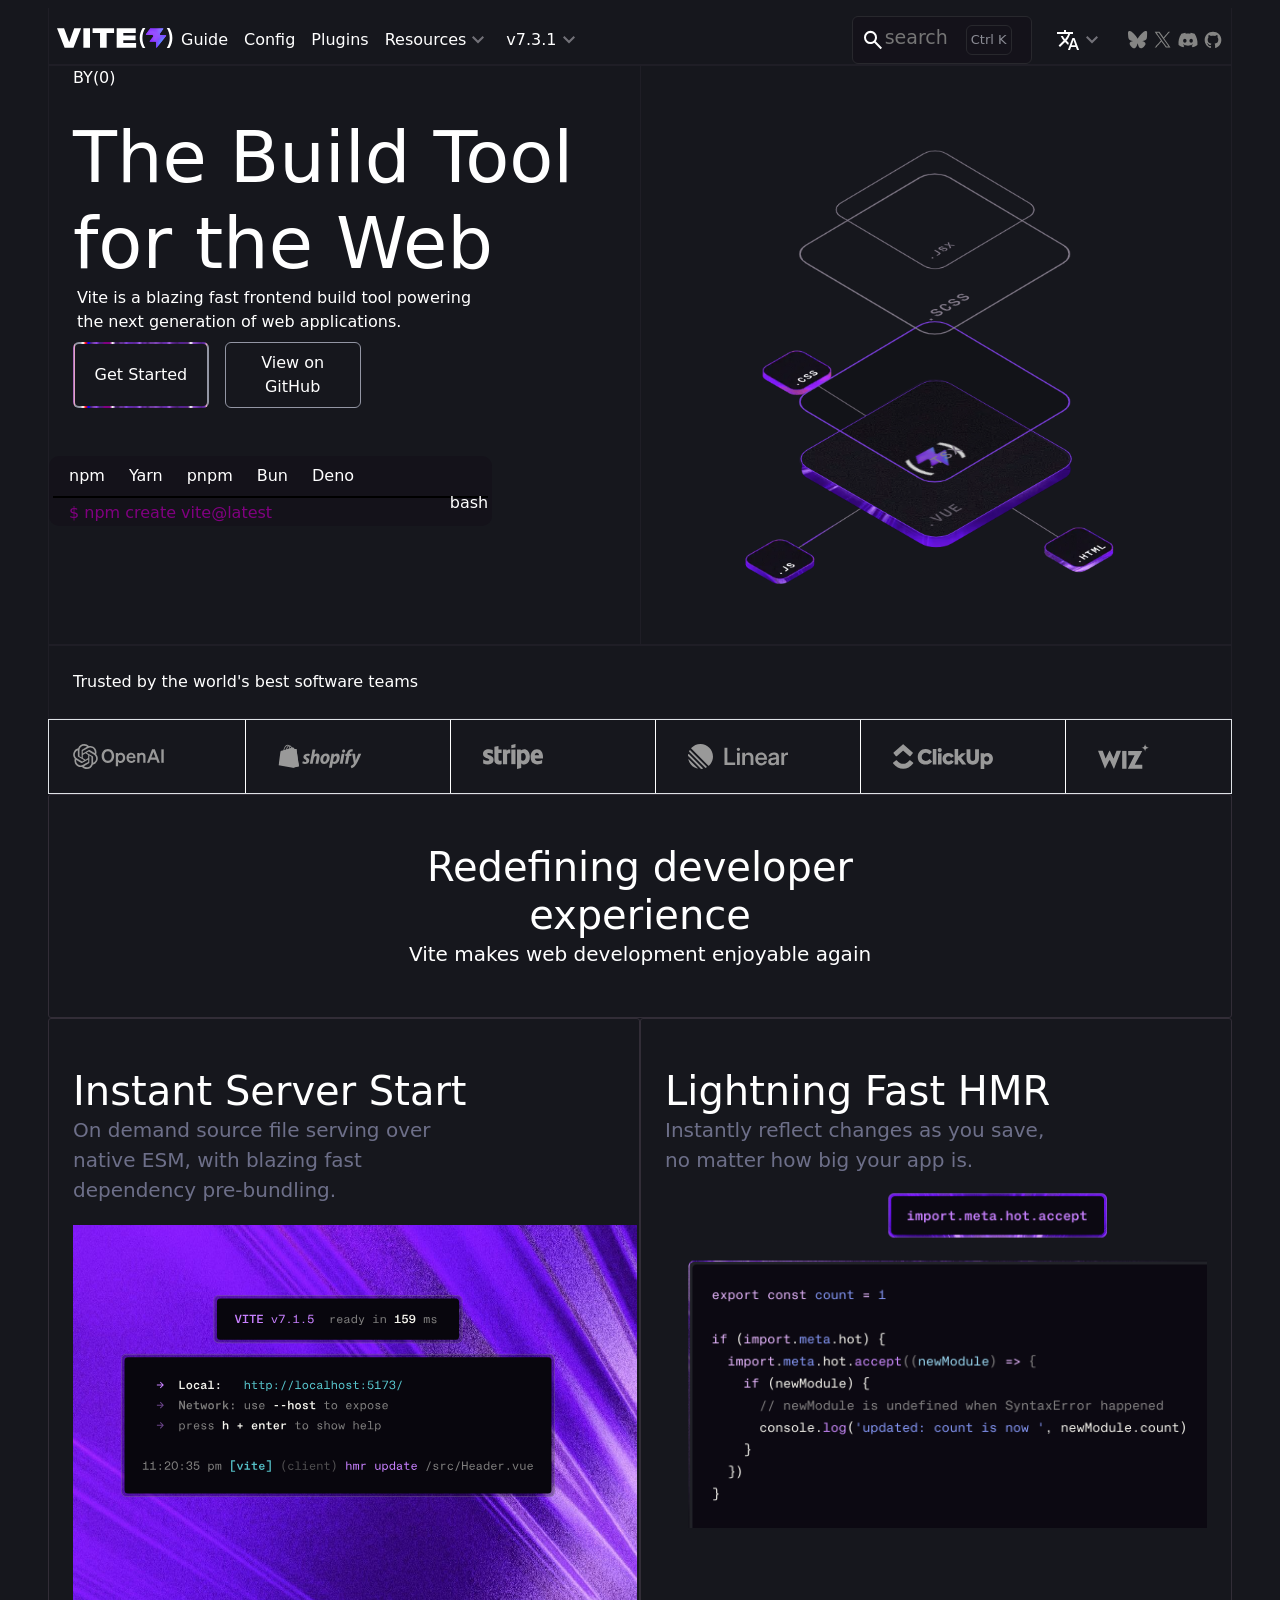
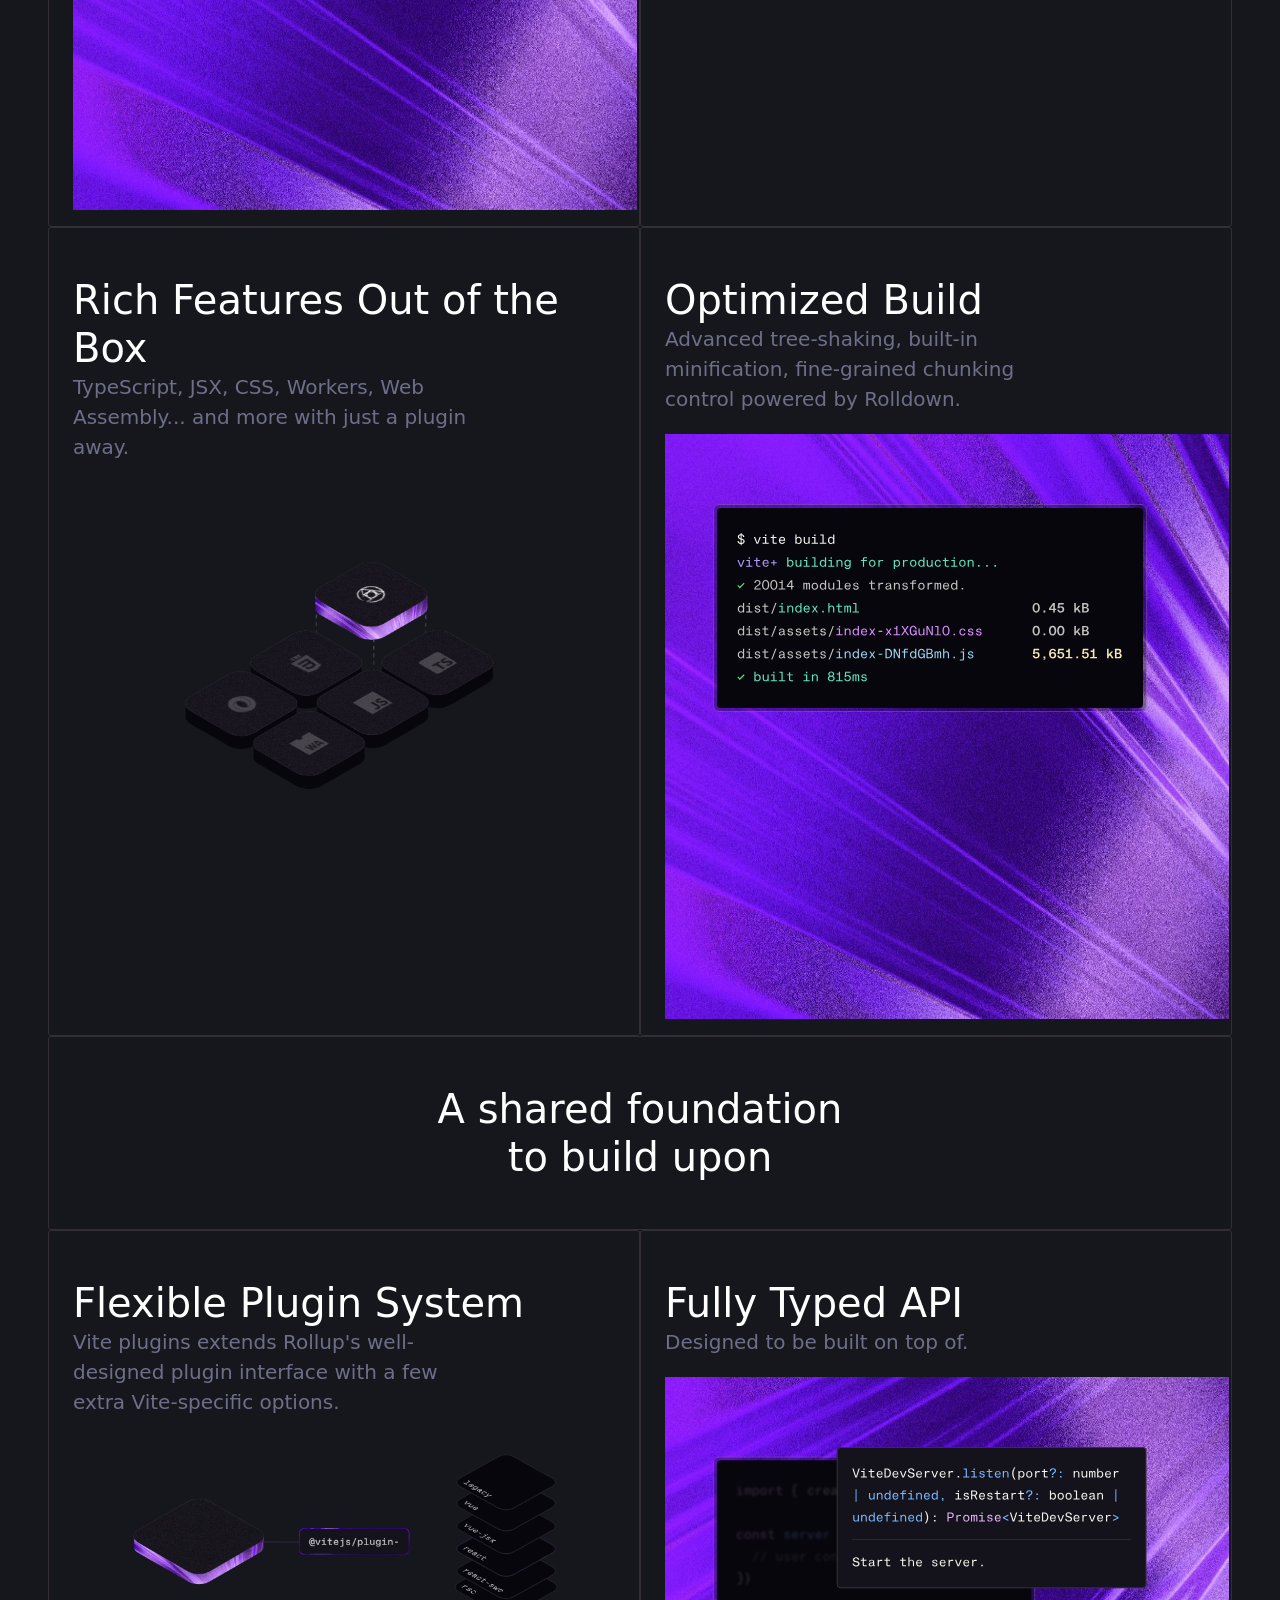
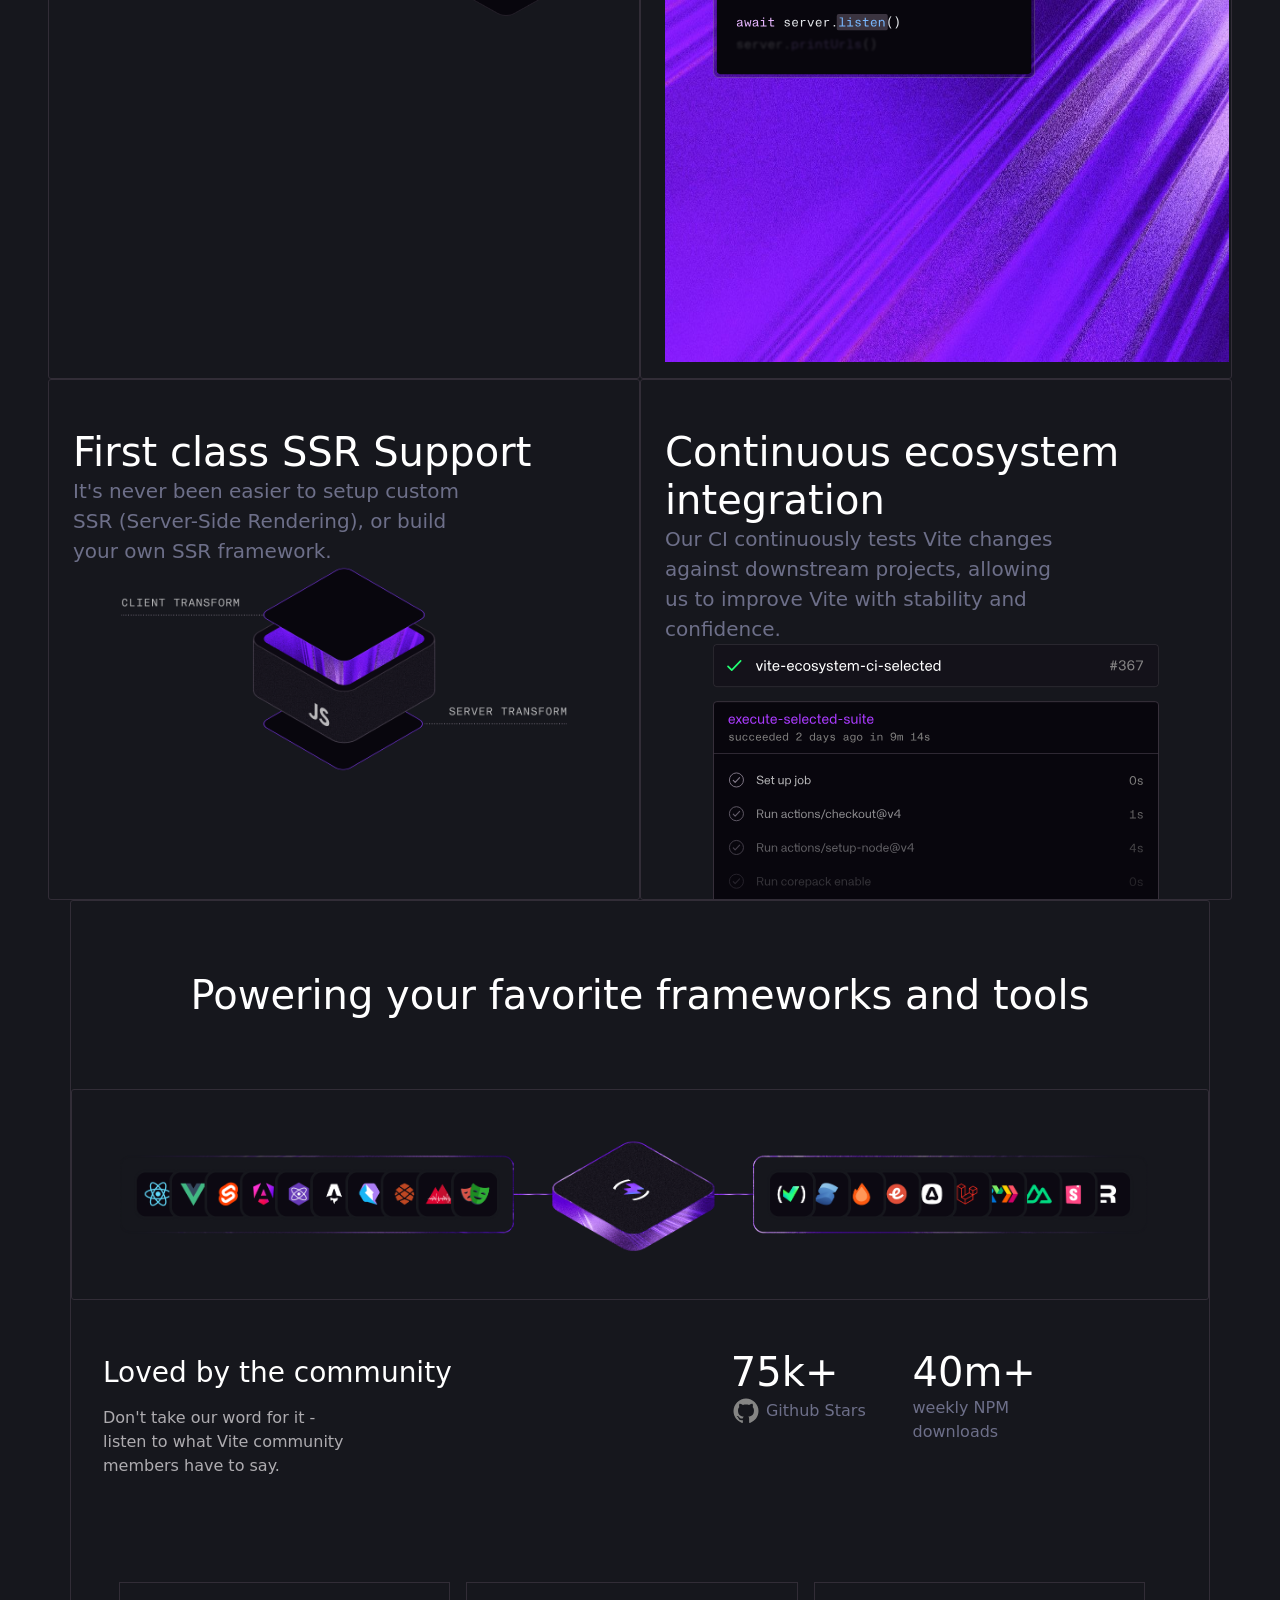
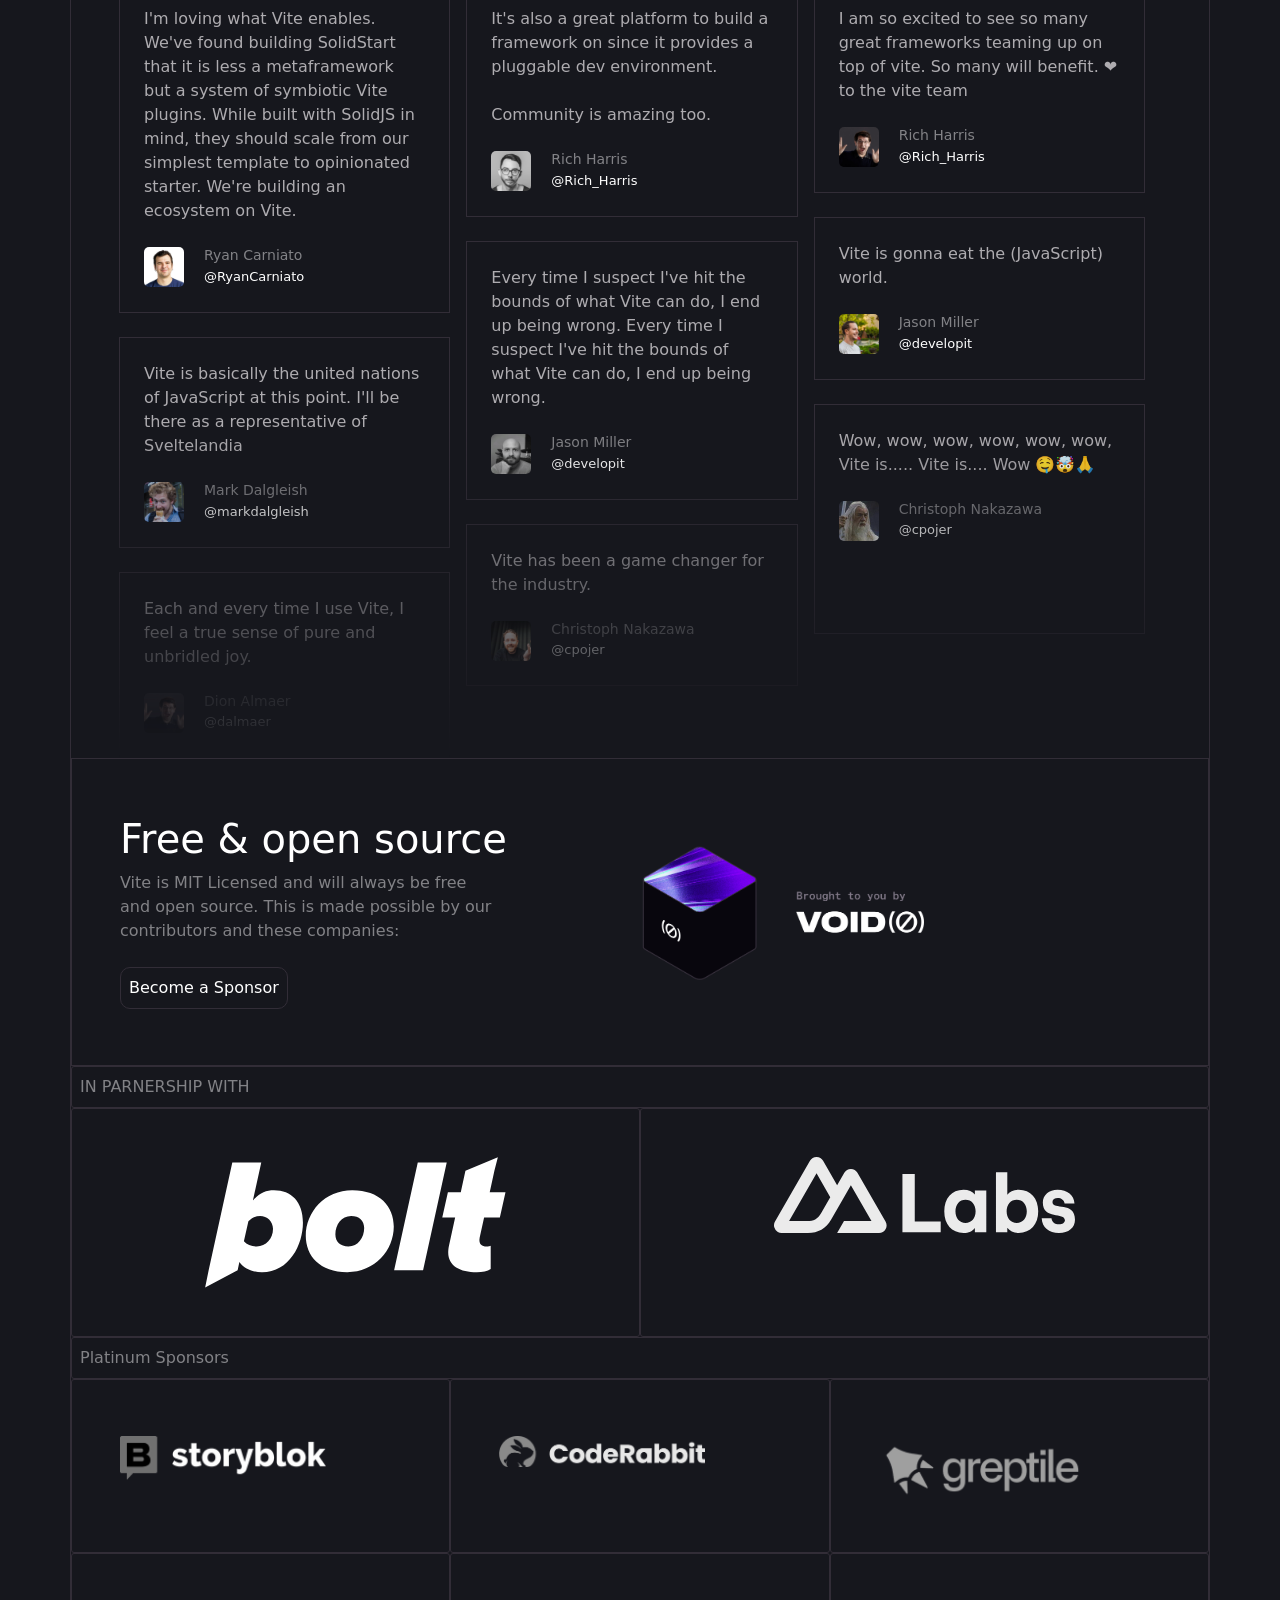
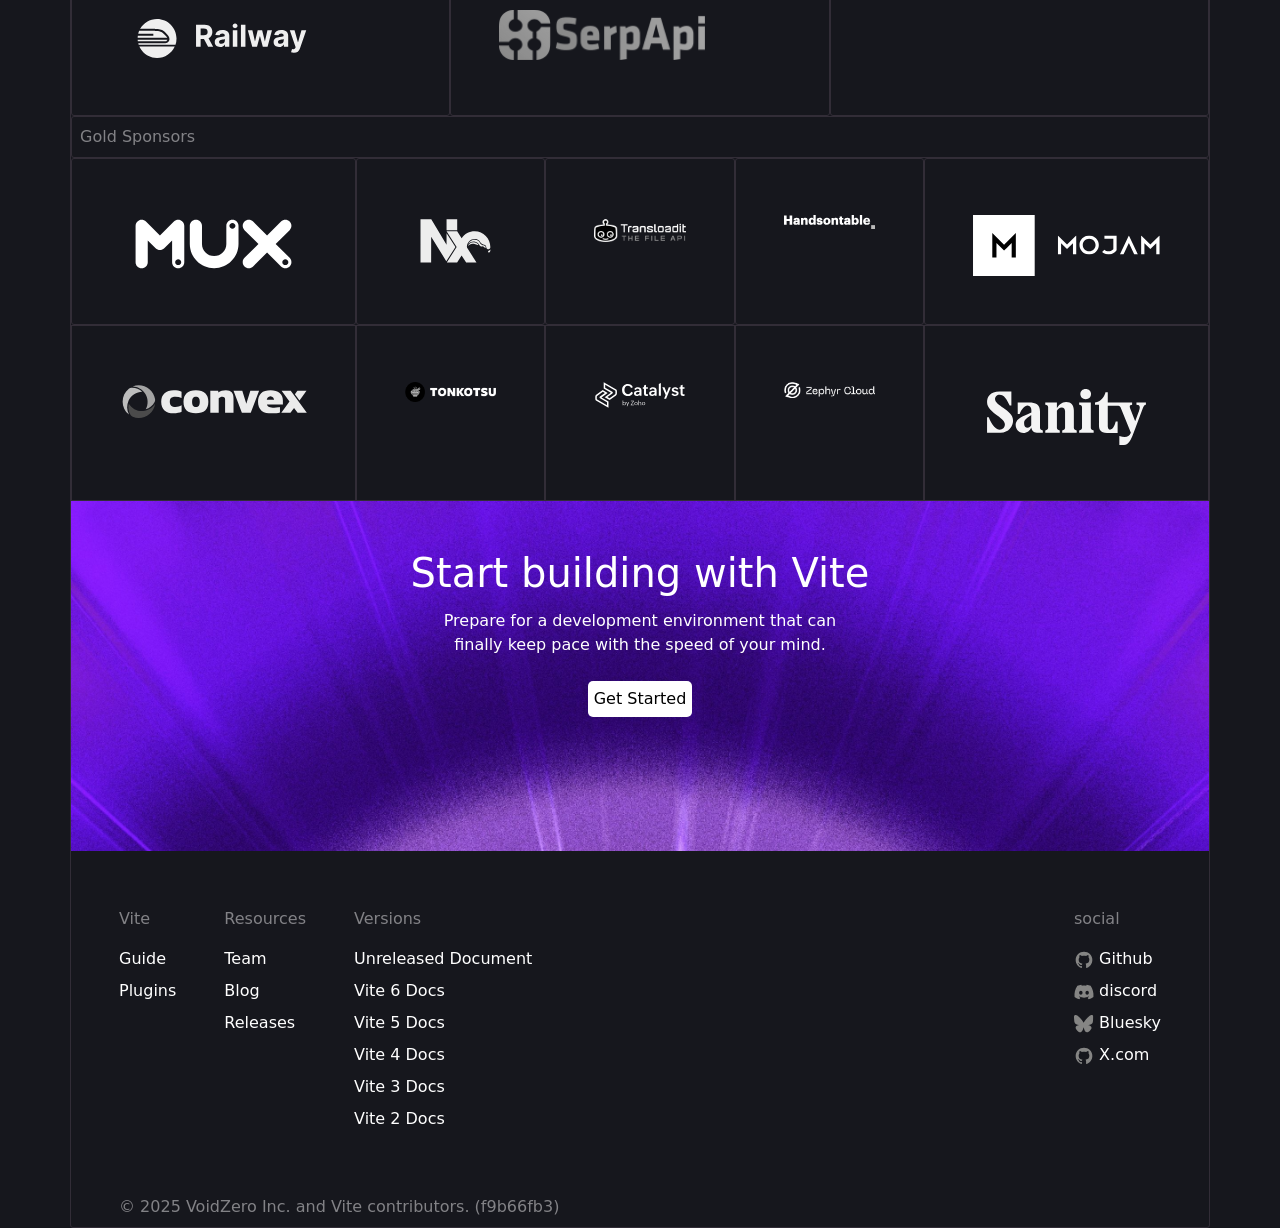
==== index.html @ 331b4c38 "v10" ====
<!DOCTYPE html>
<html lang="en">

<head>
    <meta charset="UTF-8">
    <meta name="viewport" content="width=device-width, initial-scale=1.0">
    <title>Vite | Next Generation Frontend Tooling</title>
    <link rel="stylesheet" href="style.css">
    <link rel="stylesheet" href="bootstrap-5.3.8-dist/css/bootstrap.css">
</head>

<body style="background-color: #16171d;">

    <header class="container-xxl px-3  px-lg-5 pt-2">

        <nav class=" d-flex justify-content-between px-2 pt-2 align-items-center"
            style="border: 1px solid #1f1e26; border-top: 0;">

            <div class="d-lg-flex gap-2">
                <img height="20px" src="Media/vite-light.t8GCa_VF.svg" alt="">
                <div class="commando2 d-none d-lg-flex gap-3">
                    <a href="" class="text-white text-decoration-none">Guide</a>
                    <a href="" class="text-white text-decoration-none">Config</a>
                    <a href="" class="text-white text-decoration-none">Plugins</a>

                    <div class="dropdown">
                        <div class="dropdown-trigger d-lg-flex align-items-lg-center">
                            <span>Resources</span>
                            <img src="Media/keyboard_arrow_down_24dp_727178_FILL0_wght400_GRAD0_opsz24.svg" alt="">
                            <div class="dropdown-menu">
                                <div>
                                    <a href="#">Team</a>
                                </div>
                                <div>
                                    <a href="#">Blog</a>
                                </div>
                                <div>
                                    <a href="#">Releases</a>
                                </div>
                                <div>
                                    <a href="#">The Documentary</a>
                                </div>

                                <hr>
                                <div>
                                    <a href="#">Bluesky</a>
                                </div>
                                <div>
                                    <a href="#">Mastodon</a>
                                </div>
                                <div>
                                    <a href="#">X</a>
                                </div>
                                <div>
                                    <a href="#">Discord Chat</a>
                                </div>
                                <div>
                                    <a href="#">Awesome Vite</a>
                                </div>
                                <div>
                                    <a href="#">ViteComf</a>
                                </div>
                                <div>
                                    <a href="#">Dev Community</a>
                                </div>

                            </div>
                        </div>

                    </div>

                    <div class="dropdown">
                        <div class="dropdown-trigger d-lg-flex align-items-lg-center">
                            <span>v7.3.1</span>
                            <img src="Media/keyboard_arrow_down_24dp_727178_FILL0_wght400_GRAD0_opsz24.svg" alt="">
                            <div class="dropdown-menu">
                                <div>
                                    <a href="#">Changelog</a>
                                </div>
                                <div>
                                    <a href="#">Contributing</a>
                                </div>

                                <hr>

                                <div>
                                    <a href="#">Unreleased Docs</a>
                                </div>
                                <div>
                                    <a href="#">Vite 6 Docs</a>
                                </div>

                                <hr>
                                <div>
                                    <a href="#">Vite 5 Docs</a>
                                </div>
                                <div>
                                    <a href="#">Vite 4 Docs</a>
                                </div>
                                <div>
                                    <a href="#">Vite 3 Docs</a>
                                </div>
                                <div>
                                    <a href="#">Vite 2 Docs</a>
                                </div>


                            </div>
                        </div>

                    </div>
                </div>
            </div>

            <div class="d-lg-flex align-items-center gap-4" >
                <div class="ground3 d-none d-lg-flex p-2 rounded-2">
                    <img src="Media/search_24dp_FFFFFF_FILL0_wght400_GRAD0_opsz24.svg" alt="">
                    <input class="ground border-0 w-50" type="search" name="" id="" placeholder="search">
                    <div class="ground2 p-1 rounded-2">Ctrl K</div>
                </div>


                <div class="dropdown">
                    <div class="dropdown-trigger d-none d-lg-flex align-items-lg-center">
                        <img src="Media/translate_24dp_FFFFFF_FILL0_wght400_GRAD0_opsz24.svg" alt="">
                        <img src="Media/keyboard_arrow_down_24dp_727178_FILL0_wght400_GRAD0_opsz24.svg" alt="">
                        <div class="dropdown-menu">
                            <div>
                                <a href="#">English</a>
                            </div>
                            <div>
                                <a href="#">简体中文</a>
                            </div>

                            <div>
                                <a href="#">日本語</a>
                            </div>
                            <div>
                                <a href="#">Espanol</a>
                            </div>

                            <hr>
                            <div>
                                <a href="#">Portuguese</a>
                            </div>
                            <div>
                                <a href="#">한국어</a>
                            </div>
                            <div>
                                <a href="#">Deutch</a>
                            </div>
                            <div>
                                <a href="#">فارسی</a>
                            </div>
                        </div>


                    </div>
                </div>


                <div class="d-none d-lg-block">
                    <img height="20px" src="Media/download (7).svg" alt="">
                    <img height="20px" src="Media/download (8).svg" alt="">
                    <img height="20px" src="Media/download (6).svg" alt="">
                    <img height="20px" src="Media/download (3).svg" alt="">
                </div>

            </div>


            <div class="d-lg-none">
                <img src="Media/search_24dp_FFFFFF_FILL0_wght400_GRAD0_opsz24.svg" alt="">
                <img src="Media/drag_handle_24dp_727178_FILL0_wght400_GRAD0_opsz24.svg" alt="">
            </div>

            </div>

        </nav>
    </header>

    <main class="container-xxl px-3 px-lg-5">
        <div class="  row " style="border: 1px solid #1f1e26;">

            <div class=" col-md-6 col-lg-6">
                <div class="px-4">
                    <div>
                        <p class="text-white">BY(0)</p>
                        <img src="" alt="">
                    </div>
                    <p class="text-white display-2 fw-normal text-center text-md-start">The Build Tool for the Web</p>
                    <p class="text-white text-center px-4 px-md-1 text-md-start w-75">Vite is a blazing fast frontend
                        build tool powering the next generation of web
                        applications.</p>
                    <div class="row mt-2 justify-content-center justify-content-md-start gap-3">
                        <button class="text-white rounded-2 p-2 col-3" style="background-color: transparent; border: 2px solid transparent !important; background: linear-gradient(#16171d, #16171d)padding-box, linear-gradient(to right, #9396a4, #9396a4, #9396a4, white, red, blue, #4c1f7e, #7a49aa, #9043e2, #4b1d82,#491f75, purple, purple, purple, white, #451d70,#331a4f,#6a359d,#552e7e,#8445d8,#5e29a5,#5e29a5,#5b298e,#632bac,#a365e8,#4e227f,#68309e,#421c6a,#713ca2,#6b3b9a,#814ab7,#6d36a4,#542486,#652ea4,#652ea4,#a362de,#5c298b,#4d2078,#421b68,#54238f,#54238f,#562582,#562582, white,#8043b8,#713ba7, #5a269b, #4f237e,#632aae, pink);">Get Started</button>
                        <button class="click text-white rounded-2 p-2 col-3" style="background-color: transparent; border: 1px solid #9396a4;">View on GitHub</button>
                    </div>
                </div>


                <div class="creamy d-none d-md-block px-1 py-2 text-white gap-3 w-75 mt-5">
                    <div class="classy pb-2 ps-3 d-md-flex gap-4" style="border-bottom: 2px solid black;">
                        <a href="" class="text-decoration-none text-white">npm</a>
                        <a href="" class="text-decoration-none text-white">Yarn</a>
                        <a href="" class="text-decoration-none text-white">pnpm</a>
                        <a href="" class="text-decoration-none text-white">Bun</a>
                        <a href="" class="text-decoration-none text-white">Deno</a>
                    </div>
                    <div class="bone">
                        <p class="text-end">bash</p>
                        <p class="scam ps-3">$ npm create vite@latest</p>

                    </div>
                </div>
            </div>

            <div class=" col-md-6" style="border-left: 1.5px solid #1f1e26 !important;">
                <img class="w-100" src="Vite Project/345.png" alt="">
            </div>
        </div>
    </main>

    <div class=" px-3 px-lg-5">
        
        <p class="text-white fs-6 p-4" style="width: 100%; border: 1px solid #1f1e26;">Trusted by the world's best software
            teams</p>
       

        <div class="through d-flex d-xl-none gap-5 border " style="overflow: hidden !important;">
            <div class="p-4  ">
                <img class="" src="Media/openai.svg" alt="">
            </div>
            <div class="p-4  ">
                <img class="" src="Media/shopify.svg">
            </div>
            <div class="p-4  ">
                <img class="" src="Media/stripe.svg" alt="">
            </div>
            <div class="p-4 ">
                <img class="" src="Media/linear.svg" alt="">
            </div>
            <div class="p-4  ">
                <img class="" src="Media/clickup.svg" alt="">
            </div>
            <div class="p-4 ">
                <img class="" src="Media/wiz.svg" alt="">
            </div>


            <div class="p-4  ">
                <img class="" src="Media/openai.svg" alt="">
            </div>
            <div class="p-4  ">
                <img class="" src="Media/shopify.svg">
            </div>
            <div class="p-4  ">
                <img class="" src="Media/stripe.svg" alt="">
            </div>
            <div class="p-4 ">
                <img class="" src="Media/linear.svg" alt="">
            </div>
            <div class="p-4  ">
                <img class="" src="Media/clickup.svg" alt="">
            </div>
            <div class="p-4 ">
                <img class="" src="Media/wiz.svg" alt="">
            </div>

            <div class="p-4  ">
                <img class="" src="Media/openai.svg" alt="">
            </div>
            <div class="p-4  ">
                <img class="" src="Media/shopify.svg">
            </div>
            <div class="p-4  ">
                <img class="" src="Media/stripe.svg" alt="">
            </div>
            <div class="p-4 ">
                <img class="" src="Media/linear.svg" alt="">
            </div>
            <div class="p-4  ">
                <img class="" src="Media/clickup.svg" alt="">
            </div>
            <div class="p-4 ">
                <img class="" src="Media/wiz.svg" alt="">
            </div>

            <div class="p-4  ">
                <img class="" src="Media/openai.svg" alt="">
            </div>
            <div class="p-4  ">
                <img class="" src="Media/shopify.svg">
            </div>
            <div class="p-4  ">
                <img class="" src="Media/stripe.svg" alt="">
            </div>
            <div class="p-4 ">
                <img class="" src="Media/linear.svg" alt="">
            </div>
            <div class="p-4  ">
                <img class="" src="Media/clickup.svg" alt="">
            </div>
            <div class="p-4 ">
                <img class="" src="Media/wiz.svg" alt="">
            </div>

            <div class="p-4  ">
                <img class="" src="Media/openai.svg" alt="">
            </div>
            <div class="p-4  ">
                <img class="" src="Media/shopify.svg">
            </div>
            <div class="p-4  ">
                <img class="" src="Media/stripe.svg" alt="">
            </div>
            <div class="p-4 ">
                <img class="" src="Media/linear.svg" alt="">
            </div>
            <div class="p-4  ">
                <img class="" src="Media/clickup.svg" alt="">
            </div>
            <div class="p-4 ">
                <img class="" src="Media/wiz.svg" alt="">
            </div>

        </div>



        <div class="through2 d-none d-xl-flex gap-2 border ">
            <div class="p-4 col-2  ">
                <img class="" src="Media/openai.svg" alt="">
            </div>
            <div class="p-4 col-2  ">
                <img class="" src="Media/shopify.svg">
            </div>
            <div class="p-4 col-2 ">
                <img class="" src="Media/stripe.svg" alt="">
            </div>
            <div class="p-4 col-2 ">
                <img class="" src="Media/linear.svg" alt="">
            </div>
            <div class="p-4 col-2  ">
                <img class="" src="Media/clickup.svg" alt="">
            </div>
            <div class="p-4 col-2 ">
                <img class="" src="Media/wiz.svg" alt="">
            </div>
        </div>        
        <div class="naming ">
            <h1 class="text-white text-center px-3 mx-auto w-50 mt-5">Redefining developer experience</h1>
            <p class="text-white text-center px-3 fs-5 mx-auto w-50 mb-5">Vite makes web development enjoyable again</p>
        </div>
    </div>

    <div class="container-xxl px-2 row px-lg-5 ">
        <div class="naming col-md-6 col-lg-6 px-4">

            <h1 class="text-white text-md-start mt-5">Instant Server Start</h1>
            <p class="rename text-md-start fs-5 w-75">On demand source file serving over native ESM, with blazing fast
                dependency pre-bundling.</p>
            <div class="builder"> <img src="Media/vite-featurepanel-1-background.BHnDg8j4.jpg" alt="">
                <div> <img class="builder2" src="Media/vite-featurepanel-1-terminal.CQVUoUSU.svg" alt=""> </div>
            </div>
        </div>

        <div class="naming col-md-6 col-lg-6 px-4">

            <h1 class="text-white text-md-start mt-5">Lightning Fast HMR</h1>
            <p class="rename rename text-md-start fs-5 w-75">Instantly reflect changes as you save, no matter how big
                your app is.</p>
            <div class="building"> <img src="Media/vite-featurepanel-2-terminal.CjMck4X1.png" alt="">
            </div>
        </div>

        <div class="naming col-md-6 col-lg-6 px-4">

            <h1 class="text-white text-md-start mt-5">Rich Features Out of the Box</h1>
            <p class="rename text-md-start fs-5 w-75">TypeScript, JSX, CSS, Workers, Web Assembly... and more with just
                a plugin away.</p>
            <div class="building"> <img src="Media/giftme.png" alt="">
            </div>
        </div>

        <div class="naming col-md-6 col-lg-6 px-4">

            <h1 class="text-white text-md-start mt-5">Optimized Build</h1>
            <p class="rename text-md-start fs-5 w-75">Advanced tree-shaking, built-in minification, fine-grained
                chunking control powered by Rolldown.</p>
            <div class="builder"> <img src="Media/vite-featurepanel-1-background.BHnDg8j4.jpg" alt="">
                <div> <img class="builder2" src="Media/vite-featurepanel-4-terminal.BRnxuy_J.svg" alt="">
                </div>
            </div>

        </div>
    </div>


    <div class="container-xxl px-2  row px-lg-5">
        <div class="naming container-xxl container-xxl px-lg-5 py-5 row">
            <h1 class=" checkme text-center mx-auto w-50 ">A shared foundation to build upon</h1>
        </div>
        <div class="naming col-md-6 col-lg-6 px-4">
            <h1 class="text-white text-md-start mt-5">Flexible Plugin System</h1>
            <p class="rename text-md-start fs-5 w-75">Vite plugins extends Rollup's well-designed plugin interface with
                a few extra Vite-specific options.</p>
            <div><img width="100%" src="Media/cheking.png" alt=""></div>
        </div>

        <div class="naming col-md-6 col-lg-6 px-4">
            <h1 class="text-white text-md-start mt-5">Fully Typed API</h1>
            <p class="rename text-md-start fs-5 w-75">Designed to be built on top of.</p>
            <div class="builder"><img width="650px" src="Media/vite-featurepanel-4-background.Bnx0RZk-.jpg" alt="">
                <div><img class="builder2" width="100%" src="Media/vite-typed-api.B7gyuuaS.svg" alt=""></div>
            </div>
        </div>

        <div class="naming col-md-6 col-lg-6 px-4">
            <h1 class="text-white text-md-start mt-5">First class SSR Support</h1>
            <p class="rename text-md-start fs-5 w-75">It's never been easier to setup custom SSR (Server-Side
                Rendering), or build your own SSR framework.</p>
            <div class="px-5"><img width="100%" src="Media/vite-ssr.png" alt=""></div>
        </div>

        <div class="naming col-md-6 col-lg-6 px-4">
            <h1 class="text-white text-md-start mt-5">Continuous ecosystem integration</h1>
            <p class="rename text-md-start fs-5 w-75">Our CI continuously tests Vite changes against downstream
                projects, allowing us to improve Vite with stability and confidence.</p>
            <div class="px-5"><img width="100%" src="Media/vite-ci.rfkpyz0p.svg" alt=""></div>
        </div>
    </div>



    
    <div class="naming container-xl mx-auto ">
        <div class="checkme container-xxl text-white text-center px-lg-5 mx-auto m-5 fs-1 py-3">Powering your favorite
            frameworks and tools</div>
        <div class="d-md-none d-flex px-lg-5 justify-content-center naming py-5">
            <img width="100% d-flex justify-content-center" src="Media/vite-frameworks-mobile.DUw9NoVz.png" alt="">
        </div>
    
        <div class="d-none px-lg-5 d-md-flex justify-content-center naming py-5">
            <img class="" width="100%" src="Media/vite-frameworks.BUIm9W5J.png" alt="">
        </div>
        <div class="row px-4 py-5 ">

            <div class="col-lg-6 ">
                <h3 class="text-white px-2 py-2">Loved by the community</h3>
                <p class="damnit w-50 text-md-start px-2 py-2">Don't take our word for it - listen to what Vite
                    community
                    members have to say.</p>
            </div>

            <div class="col-lg-6">

                <div class="row justify-content-center">

                    <div class="col-lg-4">
                        <h1 class="text-white">75k+</h1>
                        <img width="30px" src="Media/download (3).svg" alt="">
                        <span class="rename">Github Stars</span>
                    </div>

                    <div class="col-lg-4">
                        <h1 class="text-white">40m+</h1>
                        <p class="rename">weekly NPM downloads</p>
                    </div>
                </div>

            </div>
        </div>



        <div class="readme  pt-5 px-5  row">

            <div class="col-12 col-md-6 col-xl-4 ">

                <div class=" naming1 mb-4 p-4 me-md-3">
                    <p class="damnit mb-4">
                        I'm loving what Vite enables. We've found building SolidStart that it is less
                        a metaframework but a system of symbiotic Vite plugins. While built with SolidJS in mind,
                        they
                        should scale
                        from our simplest template to opinionated starter. We're building an ecosystem on Vite.
                    </p>

                    <div class="profile d-flex">
                        <img src="Media/pickky.jpg">
                        <div>
                            <h6 class="rename">Ryan Carniato</h6>
                            <span class="text-white">@RyanCarniato</span>
                        </div>
                    </div>

                </div>



                <div class="naming1 mb-4 p-4 me-md-3">
                    <p class="damnit mb-4">
                        Vite is basically the united nations of JavaScript at this point. I'll be there as a
                        representative of Sveltelandia
                    </p>


                    <div class="profile d-flex">
                        <img src="Media/bFyXy8Pu_400x400.jpeg">
                        <div>
                            <h6 class="rename">Mark Dalgleish</h6>
                            <span class="text-white">@markdalgleish</span>
                        </div>
                    </div>

                </div>


                <div class="naming1  p-4 me-md-3">
                    <p class="damnit mb-4">
                        Each and every time I use Vite, I feel a true sense of pure and unbridled joy.
                    </p>

                    <div class="profile d-flex">
                        <img src="Media/Dion.jpeg">
                        <div>
                            <h6 class="rename">Dion Almaer</h6>
                            <span class="text-white">@dalmaer</span>
                        </div>
                    </div>
                </div>
            </div>



            <div class=" col-12 col-md-6 col-xl-4  ">

                <div class="naming1 mb-4 p-4 me-md-3">
                    <p class="damnit mb-4">
                        It's also a great platform to build a framework on since it provides a pluggable dev
                        environment.
                    </p>

                    <p class="damnit mb-4">Community is amazing too.</p>

                    <div class="profile d-flex">
                        <img src="Media/BzaOWhs1_400x400.jpg">
                        <div>
                            <h6 class="rename">Rich Harris</h6>
                            <span class="text-white">@Rich_Harris</span>
                        </div>
                    </div>

                </div>

                <div class="naming1 mb-4 p-4 me-md-3">
                    <p class="damnit mb-4">
                        Every time I suspect I've hit the bounds of what Vite can do, I end up being wrong. Every time I
                        suspect I've hit the bounds of what Vite can do, I end up being wrong.
                    </p>

                    <div class="profile d-flex">
                        <img src="Media/Sc9ehtAr_400x400.jpg">
                        <div>
                            <h6 class="rename">Jason Miller</h6>
                            <span class="text-white">@developit</span>
                        </div>
                    </div>

                </div>

                <div class="naming1  p-4 me-md-3">
                    <p class="damnit mb-4">
                        Vite has been a game changer for the industry.
                    </p>

                    <div class="profile d-flex">
                        <img src="Media/HVkULegC_400x400.jpg">
                        <div>
                            <h6 class="rename">Christoph Nakazawa</h6>
                            <span class="text-white">@cpojer</span>
                        </div>
                    </div>

                </div>

            </div>


            <div class=" col-12 col-md-6 col-xl-4  ">

                <div class="naming1 mb-4 p-4 me-md-3">
                    <p class="damnit mb-4">
                        I am so excited to see so many great frameworks teaming up on top of vite. So many will benefit.
                        ❤️ to the vite team
                    </p>

                    <div class="profile d-flex">
                        <img src="Media/Dion.jpeg">
                        <div>
                            <h6 class="rename">Rich Harris</h6>
                            <span class="text-white">@Rich_Harris</span>
                        </div>
                    </div>

                </div>

                <div class="naming1 mb-4 p-4 me-md-3">
                    <p class="damnit mb-4">
                        Vite is gonna eat the (JavaScript) world.
                    </p>

                    <div class="profile d-flex">
                        <img src="Media/gXgT-jxL_400x400.jpg">
                        <div>
                            <h6 class="rename">Jason Miller</h6>
                            <span class="text-white">@developit</span>
                        </div>
                    </div>

                </div>

                <div class="drake naming1 p-4 me-md-3">
                    <p class="damnit mb-4">
                        Wow, wow, wow, wow, wow, wow, Vite is..... Vite is.... Wow 🤤🤯🙏
                    </p>

                    <div class="profile d-flex">
                        <img src="Media/13629190.jpg">
                        <div>
                            <h6 class="rename">Christoph Nakazawa</h6>
                            <span class="text-white">@cpojer</span>
                        </div>
                    </div>

                </div>

            </div>

        </div>




        <div class="naming1 container-xxl py-2 row">
            <div class="col-md-6 col-lg-6 ">
                <h4 class="text-white ps-5 pt-5 fs-1 w-100 md-5">Free & open source</h4>
                <p class="binary w-75 ps-5 pt-2 pb-2">Vite is MIT Licensed and will always be free and open source. This is made
                    possible
                    by
                    our contributors and these companies:</p>

                <button class="mybutton p-2 mt-3 mb-5 md-5 ms-5">Become a Sponsor</button>

            </div>

            <div class="col-md-6 col-lg-6 d-flex align-items-center">
                <img width="50% ms-5 ps-5" src="Media/vite-by-voidzero.DjB1Yyie.png" alt="">

            </div>
        </div>

        <div class="naming container-xxl px-2 py-2 row">
            <p class="binary">IN PARNERSHIP WITH</p>
        </div>

        <div class="container-xxl row">
            <div class="naming col-md-6 col-lg-6">
                <div class="card-board"> <img width="70%" src="Media/mybolt.svg"
                        class="bring img-fluid mx-auto d-block p-5">
                </div>
            </div>

            <div class="naming col-md-6 col-lg-6">
                <div class="card-board"> <img width="70%" src="Media/mylabs.svg"
                        class="bring img-fluid mx-auto d-block p-5" alt=""> </div>

            </div>
        </div>

        <div class="naming container-xxl px-2 py-2 row">
            <p class="binary">Platinum Sponsors</p>
        </div>

        <div class="container-xxl row">
            <div class="naming col-md-6 col-lg-4">
                <a href=""><img width="80%" src="Media/storyblok.png" class="bring p-5 mt-2" alt=""></a>
            </div>
            <div class="naming col-md-6 col-lg-4">
                <a href=""> <img width="80%" src="Media/coderabbit_.png" class="bring p-5 mt-2" alt=""></a>
            </div>
            <div class="naming col-md-6 col-lg-4">
                <a href=""> <img width="80%" src="Media/greptile.png" class="bring p-5 mt-2"> </a>
            </div>
        </div>
        <div class="container-xxl row">
            <div class="naming col-md-6 col-lg-4">
                <a href=""><img width="80%" src="Media/railway.svg" class="bring p-5 mt-2" alt=""> </a>
            </div>
            <div class="naming col-md-6 col-lg-4">
                <a href=""> <img width="80%" src="Media/serpapi.png" class="bring p-5 mt-2" alt="">
                </a>
            </div>
            <div class="naming col-md-6 col-lg-4">
                <img width="80%" src="" class="p-5 mx">
            </div>
        </div>

        <div class="naming container-xxl px-2 py-2 row">
            <p class="binary">Gold Sponsors</p>
        </div>

        <div class="row">

            <div class="naming col-6 col-md-4 col-lg-3">
                <a href=""><img width="100%" src="Media/mux.svg" class="bring p-5 mt-2" alt=""></a>
            </div>
            <div class="naming col-6 col-md-4 col-lg-2">
                <a href=""> <img width="100%" src="Media/nx.svg" class="bring p-5 mt-2" alt=""></a>
            </div>
            <div class="naming col-6 col-md-4 col-lg-2">
                <a href=""> <img width="100%" src="Media/transloadit.png" class="bring p-5 mt-2"> </a>
            </div>
            <div class="naming col-6 col-md-4 col-lg-2">
                <a href=""> <img width="100%" src="Media/handsontable.svg" class="bring p-5 mt-2"> </a>
            </div>
            <div class="naming col-6 col-md-4 col-lg-3">
                <a href=""> <img width="100%" src="Media/mojam.svg" class="bring p-5 mt-2"> </a>
            </div>


            <div class="naming1 col-6 col-md-4 col-lg-3">
                <a href=""><img width="100%" src="Media/convex.svg" class="bring p-5 mt-2" alt=""></a>
            </div>
            <div class="naming1 col-6 col-md-4 col-lg-2">
                <a href=""> <img width="100%" src="Media/tonkotsu.png" class="bring p-5 mt-2" alt=""></a>
            </div>
            <div class="naming1 col-6 col-md-4 col-lg-2">
                <a href=""> <img width="100%" src="Media/catalyst.svg" class="bring p-5 mt-2"> </a>
            </div>
            <div class="naming1 col-6 col-md-4 col-lg-2">
                <a href=""> <img width="100%" src="Media/zephyr_cloud.png" class="bring p-5 mt-2"> </a>
            </div>
            <div class="naming1 col-6 col-md-4 col-lg-3">
                <a href=""> <img width="100%" src="Media/sanity.svg" class="bring p-5 mt-2"> </a>
            </div>
        </div>

        <div class="container-xxl inputme">
            <div class="text-center mx-auto">
                <h1 class="p-1 pt-5">Start building with Vite</h1>
                <p class="input2 text-center mx-auto mt-2">Prepare for a development environment that can finally keep
                    pace
                    with the speed of your mind.</p>

                <a href=""><button class="input3 mt-4">Get Started</button></a>

            </div>

        </div>

        <div>

        </div>

        <div class="px-3 px-lg-5 py-2">
            <div class="d-flex justify-content-between mt-5">
                <div class="d-lg-flex gap-5">
                    <div class="">
                        <p class="binary mb-3">Vite</p>
                       <div class="gap-2 text-white d-grid">
                         <a class="text-decoration-none text-white" href="">
                            <p>Guide</p>
                        </a>
                        <a class="text-decoration-none text-white" href="">
                            <p>Plugins</p>
                        </a>
                       </div>
                    </div>

                    <div class="">
                        <p class="binary mb-3">Resources</p>
                       <div class="text-white d-grid gap-2">
                         <a class="text-decoration-none text-white" href="">
                            <p>Team</p>
                        </a>
                        <a class="text-decoration-none text-white" href="">
                            <p>Blog</p>
                        </a>
                        <a class="text-decoration-none text-white" href="">
                            <p>Releases</p>
                        </a>
                       </div>
                    </div>

                    <div class="">
                        <p class="binary mb-3">Versions</p>
                        <div class="d-grid gap-2 text-white">
                            <a class="text-decoration-none text-white" href="">
                            <p>Unreleased Document</p>
                        </a>
                        <a class="text-decoration-none text-white" href="">
                            <p>Vite 6 Docs</p>
                        </a>
                        <a class="text-decoration-none text-white" href="">
                            <p>Vite 5 Docs</p>
                        </a>
                        <a class="text-decoration-none text-white" href="">
                            <p>Vite 4 Docs</p>
                        </a>
                        <a class="text-decoration-none text-white" href="">
                            <p>Vite 3 Docs</p>
                        </a>
                        <a class="text-decoration-none text-white" href="">
                            <p>Vite 2 Docs</p>
                        </a>
                        </div>
                        
                    </div>
                </div>

                <div class="d-none d-lg-block">
                    <p class="binary mb-3">social</p>
                    <div class="text-white d-grid gap-2">
                        <a class="text-decoration-none text-white" href="">
                        <p><img height="20px" src="Media/download (3).svg" alt="">
                            <span>Github</span>
                        </p>
                    </a>
                    <a class="text-decoration-none text-white" href="">
                        <p><img height="20px" src="Media/download (6).svg" alt="">
                            <span>discord</span>
                        </p>
                    </a>
                    <a class="text-decoration-none text-white" href="">
                        <p><img height="20px" src="Media/download (7).svg" alt="">
                            <span>Bluesky</span>
                        </p>
                    </a>
                    <a class="text-decoration-none text-white" href="">
                        <p><img height="20px" src="Media/download (3).svg" alt="">
                            <span>X.com</span>
                        </p>
                    </a>
                    </div>
                </div>

            </div>

        </div>

        <div class="binary px-3 px-lg-5 py-2 mt-5">
            <p>© 2025 VoidZero Inc. and Vite contributors. (f9b66fb3)</p>

        </div>

        <script src="bootstrap-5.3.8-dist/js/bootstrap.js"></script>




</body>

</html>
---- style.css ----
* {
    padding: 0 !important;
    margin: 0 !important;
    box-sizing: border-box !important;
}
.nav-links{
    display: flex;
    align-items: center;
}
ensure header and main are flush
header { padding-bottom: 0 !important; }
main { padding-top: 0 !important; }
nav { margin-bottom: 0 !important; }

.dropdown-trigger{
    position: relative;
    color: white;
}

.dropdown-menu{
    opacity: 0;
    pointer-events: none;
    position: absolute;
    background-color: #16171D !important;
    border: 1px solid #322d37 !important;
    left: -68px;
    top: 25px;
}

.dropdown-menu div{
padding: 2px 8px;
}

.dropdown-menu div:hover{
    background-color: #22232b;
    border-radius: 5px;
    transition: all 0.2s;
}

.dropdown-menu div:hover a{
color: #7567A6 !important;
}

.dropdown-trigger:hover .dropdown-menu{
    color: #322d37 !important;
    opacity: 1;
    pointer-events: all;
}
.dropdown-menu img{
    width: 8%;
}

.dropdown-menu{
    display: grid !important;
    align-items: center;
    gap: 5px;
    padding: 5px 10px !important;
}
.dropdown-menu div a{
    color: white;
    text-decoration: none;
    font-size: 13px;
}

hr {
    border: 1.5px solid #322d37 !important;
}

.slide div{
    animation: slide 20s linear infinite;
}

.fil div img{
    filter: brightness(0) invert(70%);
}

.ground{
    background-color:transparent !important ;
    outline: none;
}
input::placeholder {
    font-size: 19px !important;
}
.ground2{
    border: 0.5px solid #28282d ;
    background-color: transparent;
    height: 100%;
}
.ground3{
    background-color: #14121a;
    border: 0.5px solid #28282d;
    width: 180px;
    color: #8b8c95;
    font-size: 13px;
}
.betting{
    border-radius: 15px;
    padding: 10px;
}
.classy{
    border-bottom: 5px white solid;
}
.bone{
    line-height: 10px;
}
.creamy{
    background-color: #14121a;
    border-radius: 10px;
    padding: 20px;
}
.naming{
    border: 1px solid #322d37;
}
.naming{
    border: 1px solid #322d37;
    border-radius: 3px;
} 

 .through {
    overflow: hidden;
}

.through div {
    border-right: 1px solid white;
    animation: slide 20s linear infinite;
}

.through :nth-child(6) {
    border: 0;
}
.through img{
    height: 30px;
    filter: brightness(0) invert(60%);
}

.through2 img{
    height: 25px;
    filter: brightness(0) invert(60%);
}

.through2 div {
    border-right: 1px solid white;
   
}

.through2 :nth-child(6) {
    border: 0;
}

@keyframes slide {
    0% {transform: translateX(0);}
    100% {transform: translateX(-900px);}
}

.builder{
    height: 69vh;
    width: 100%;
    position: relative;
}

.builder>img{
    width: 104%;
    height: 65vh;
    position: absolute;
    top: 20px;
}
.builder2{
    width: 80%;
    position: absolute;
    top: 90px;
    right: 60px;
}
.rename{
    color:#6d6f89;
}
.building>img{
    width: 100%;
}
.checkme{
    display: flex;
    justify-content: center;
    /* width: 600px !important; */
    color: white;
    
}
.profile {
    gap: 20px;
}
.profile img{
height:40px;
border-radius:5px;
}

.profile h6{
font-size:14px;
color: #828286;
}
.profile span{
font-size:13px;
color:#9ca3af;
}


.naming1{
    border: 1px solid#322d37; ;
}
.naminge{
     border: 1px solid#322d37;
}
.naminge:hover{
    color: #8545c0;
}
.mybutton{
    background-color: transparent;
    color: white;
    border: 1px solid #322d37;
    border-radius: 10px;
 
}
.mybutton:hover{
    background-color: white;
    color: black;
}

.bring{
    filter: saturate(0) invert(100%);
}
.binary{
    color: #828286;
}

.inputme{
    background-image: url(Media/footer-background.BIgtbvhx.jpg);
    color: white;
    width: 100% !important;
    height: 350px !important;
    padding-top: 50px;
    background-size: cover;
}
.input2{
    width: 35% !important;
}
.input3{
    background-color: white;
    color: black;
    border-radius: 5px;
    padding: 6px !important;
    border: none;
}
.input3:hover:{
    background-color: white;
    color: black;
}

.readme{
    position: relative;
    overflow: hidden;
    mask-image: linear-gradient(to bottom, black 60%, transparent 100%);

}
.readme::after{
    position: absolute;
    bottom: 0;
    left: 0;
    right: 0;
    height: 100%;
    background: linear-gradient(to bottom, rgba(19,18,26,0)80%, rgba(19,18,26,1)100%);
}

.drake {
    height: 230px;
}

@media (max-width: 1440px) {
    .checkme {
   padding: 0px 45px !important;
}

}


/* @media (max-width: 320px) {
    .checkme{
    width: 40%;
    }
} */
.damnit{
   color: #aeacb0
}
.click :hover {
    background-color: white;
    color: black;
}
.scam{
    color: purple;
}
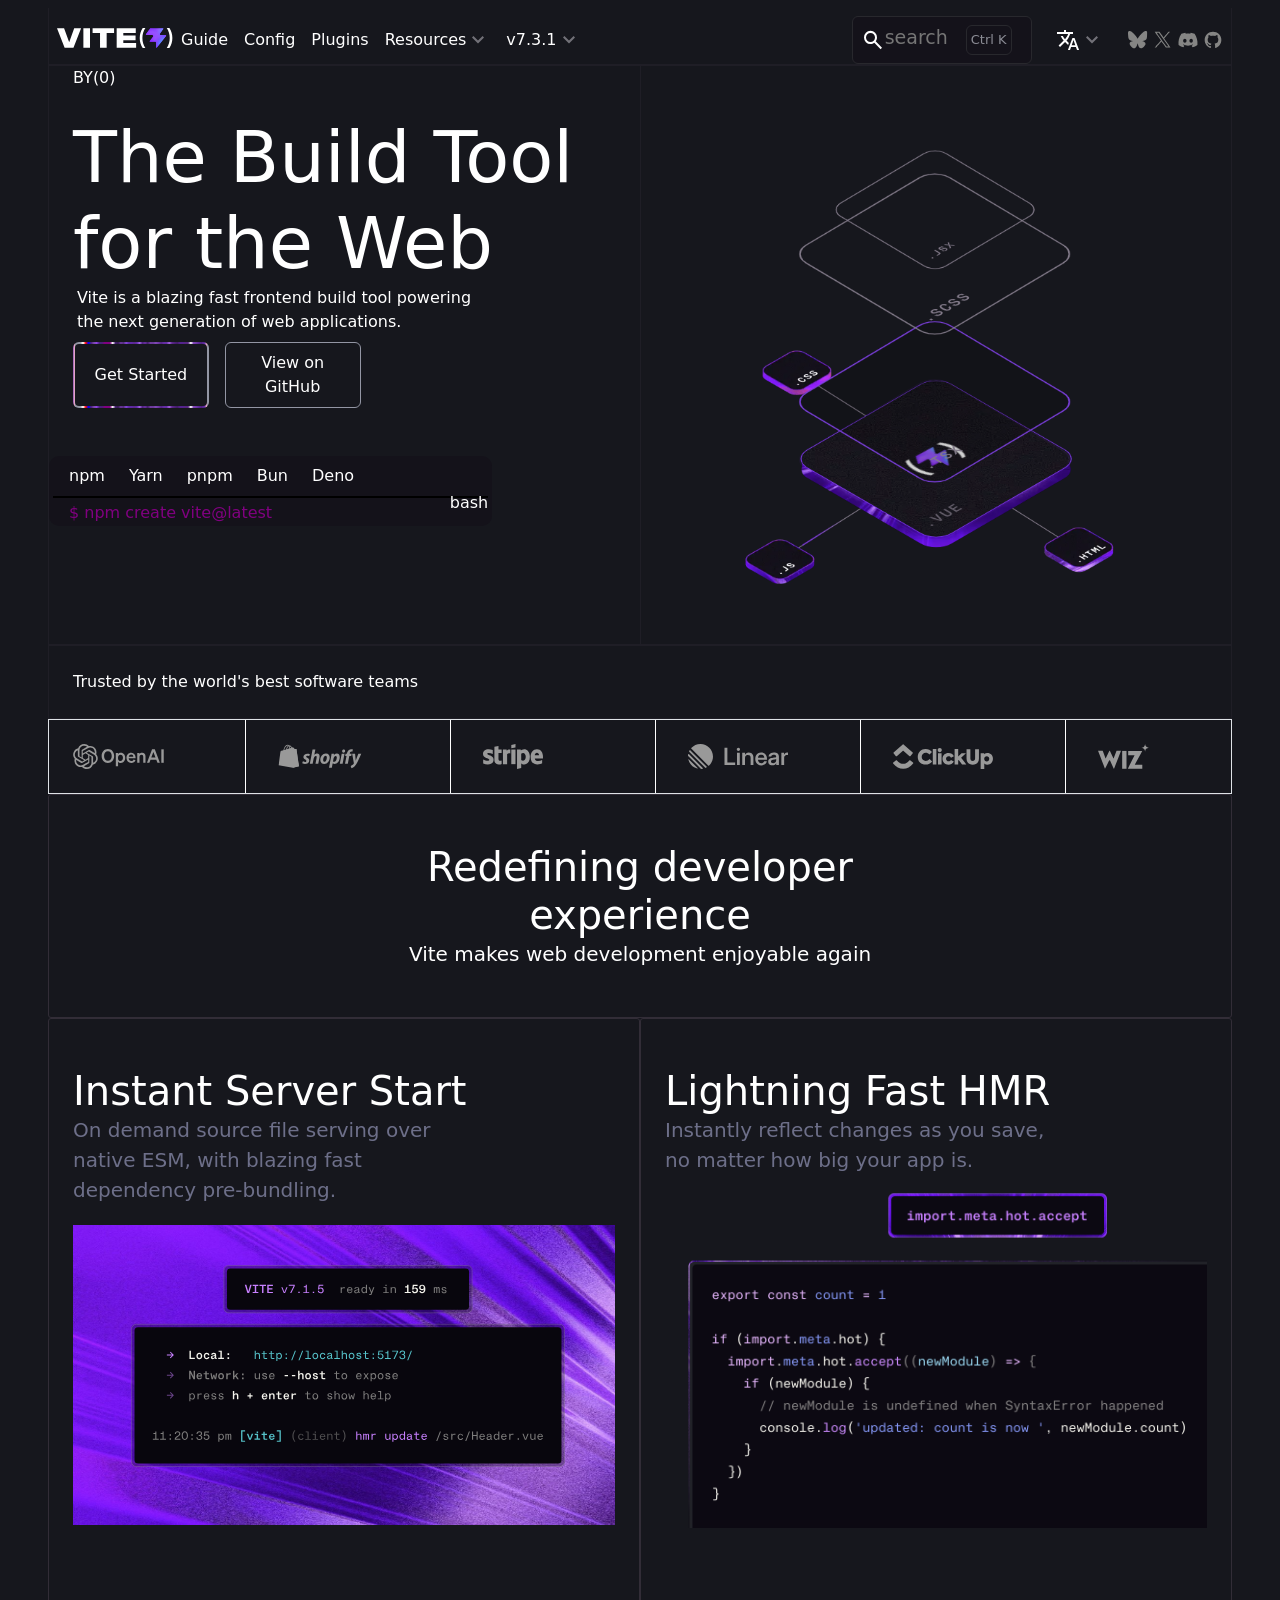
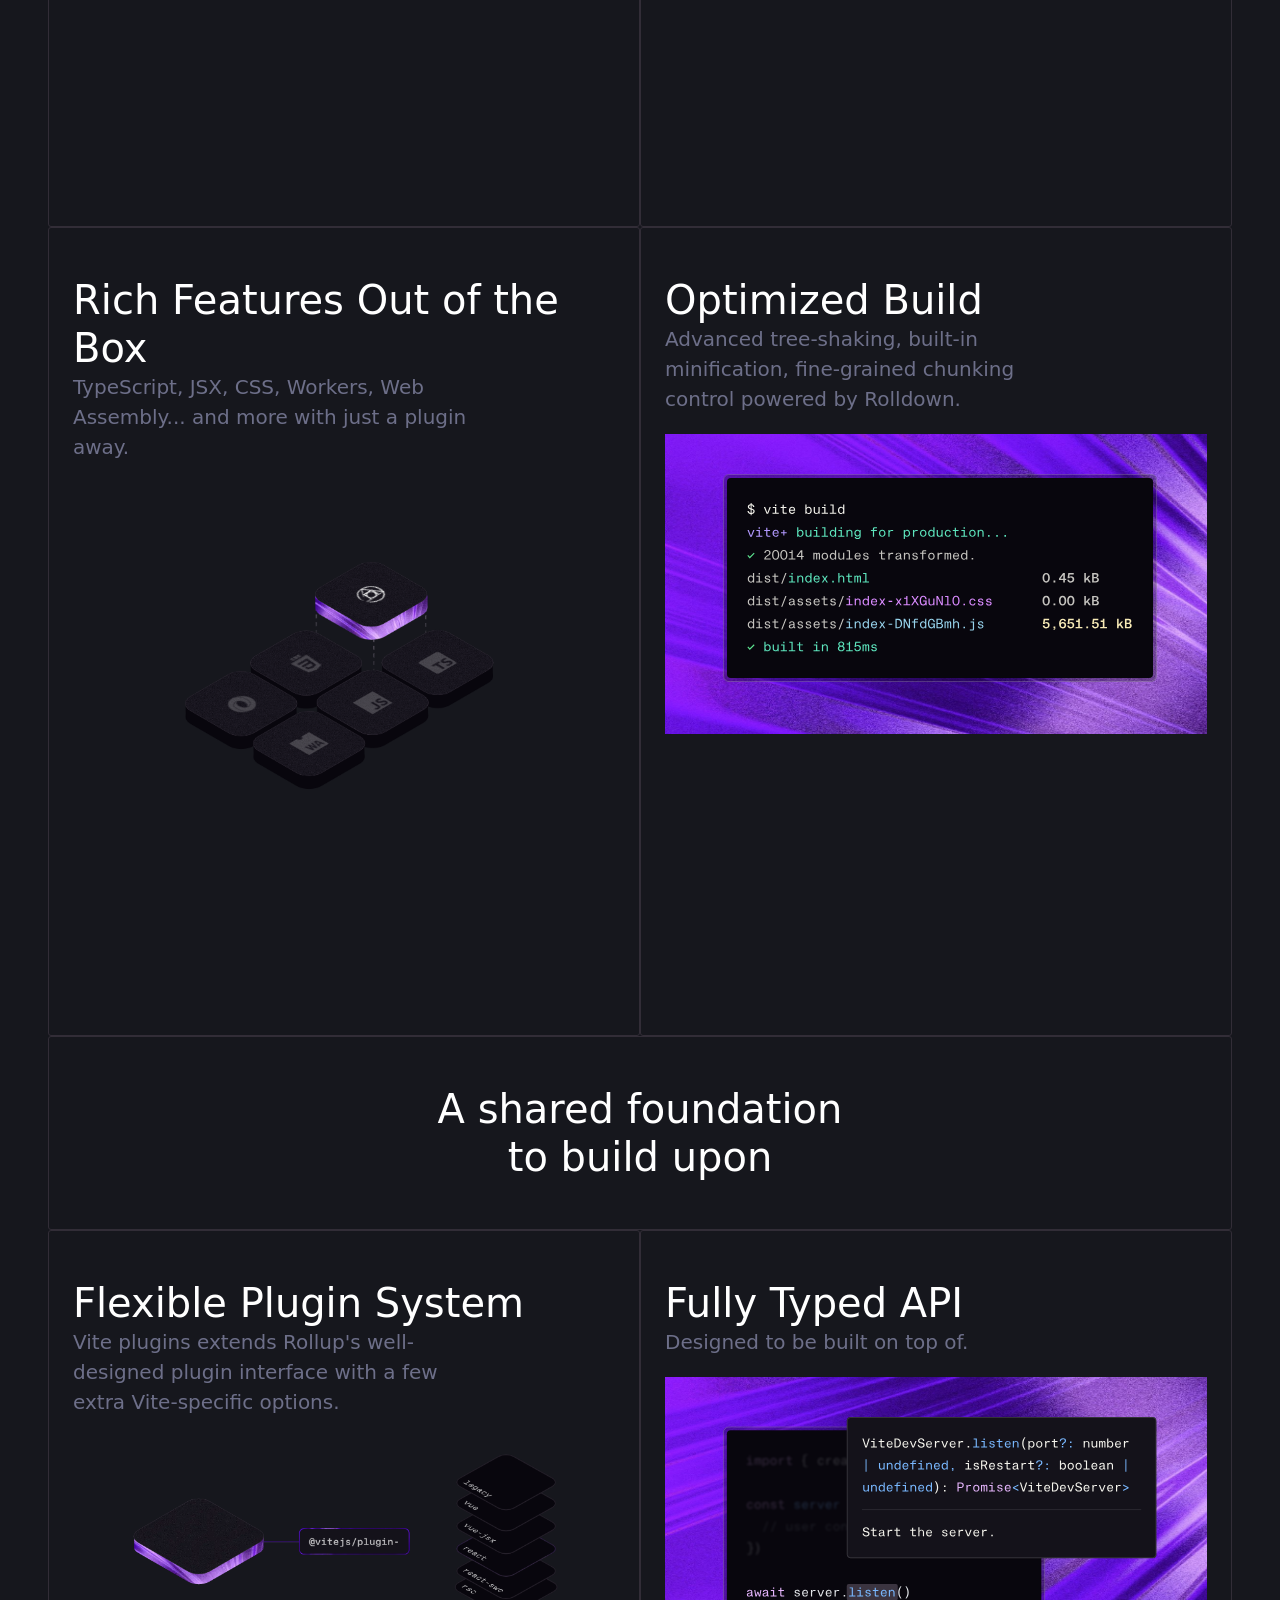
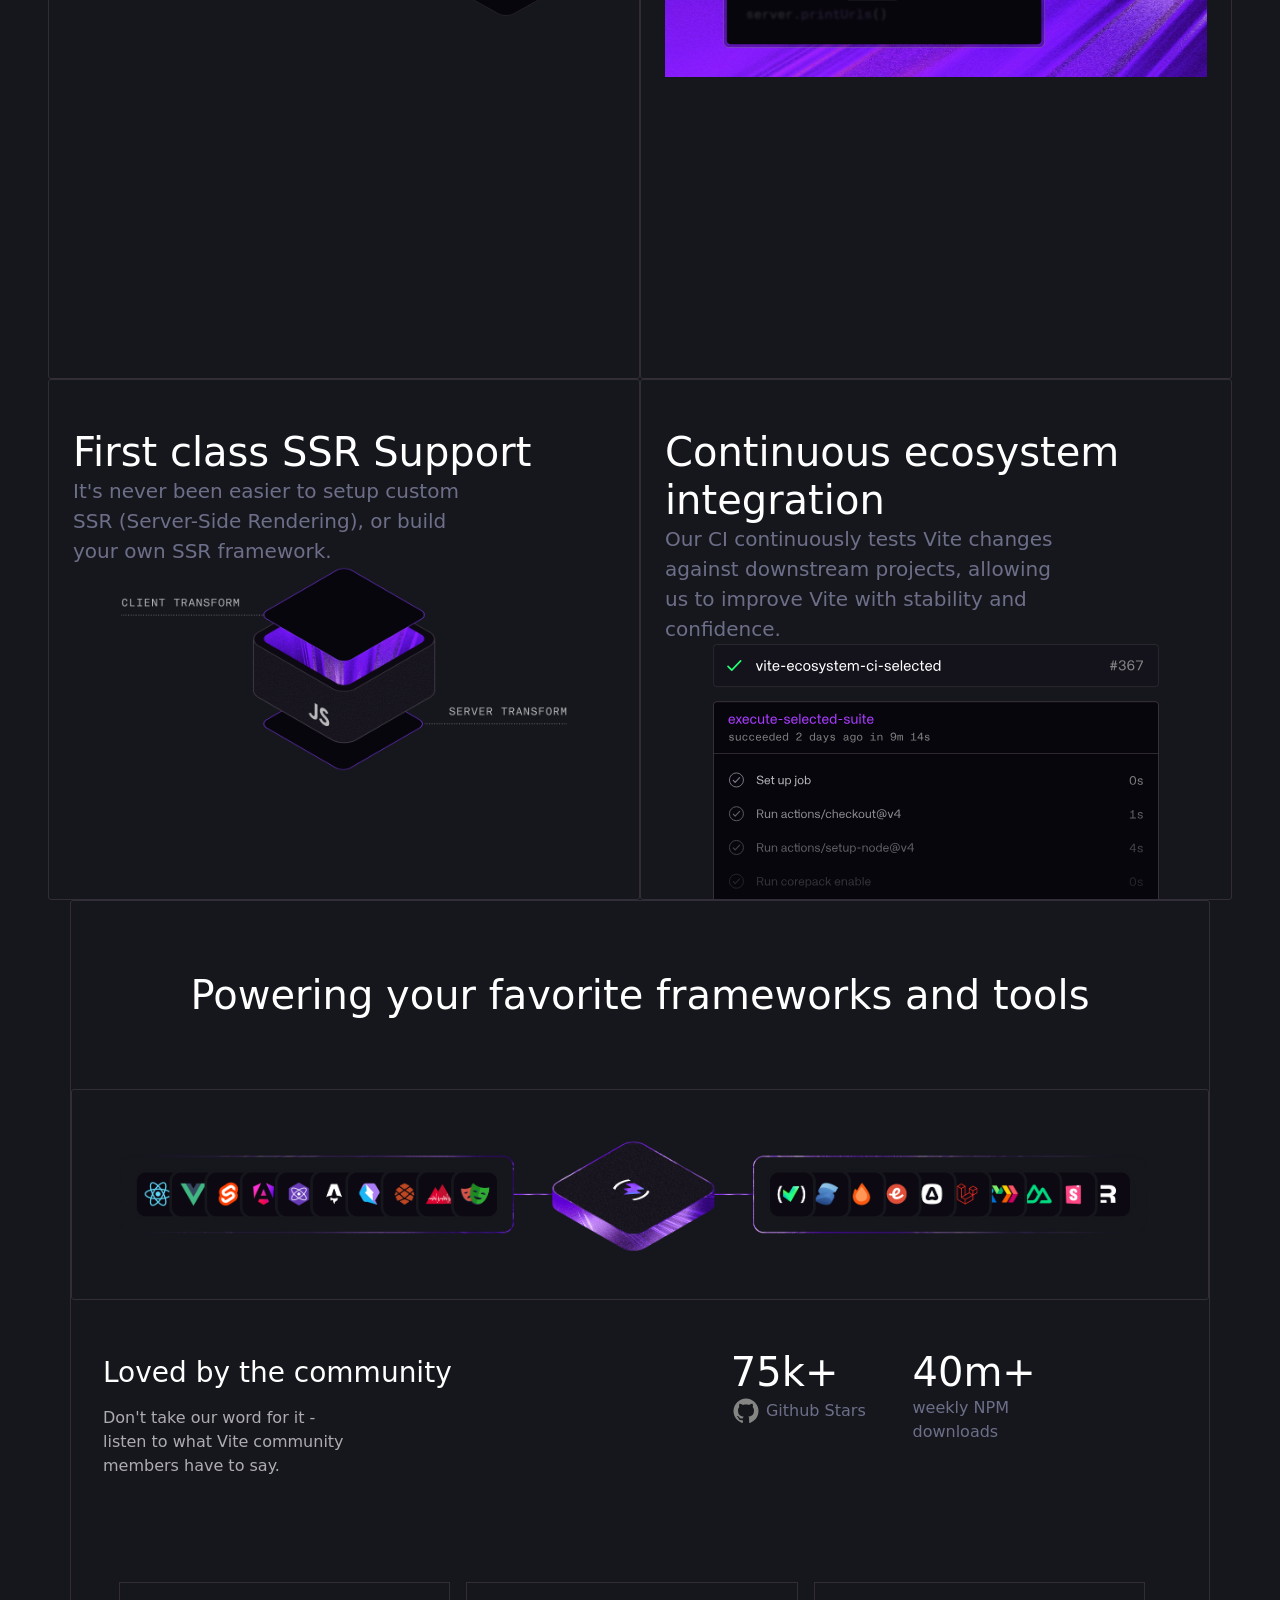
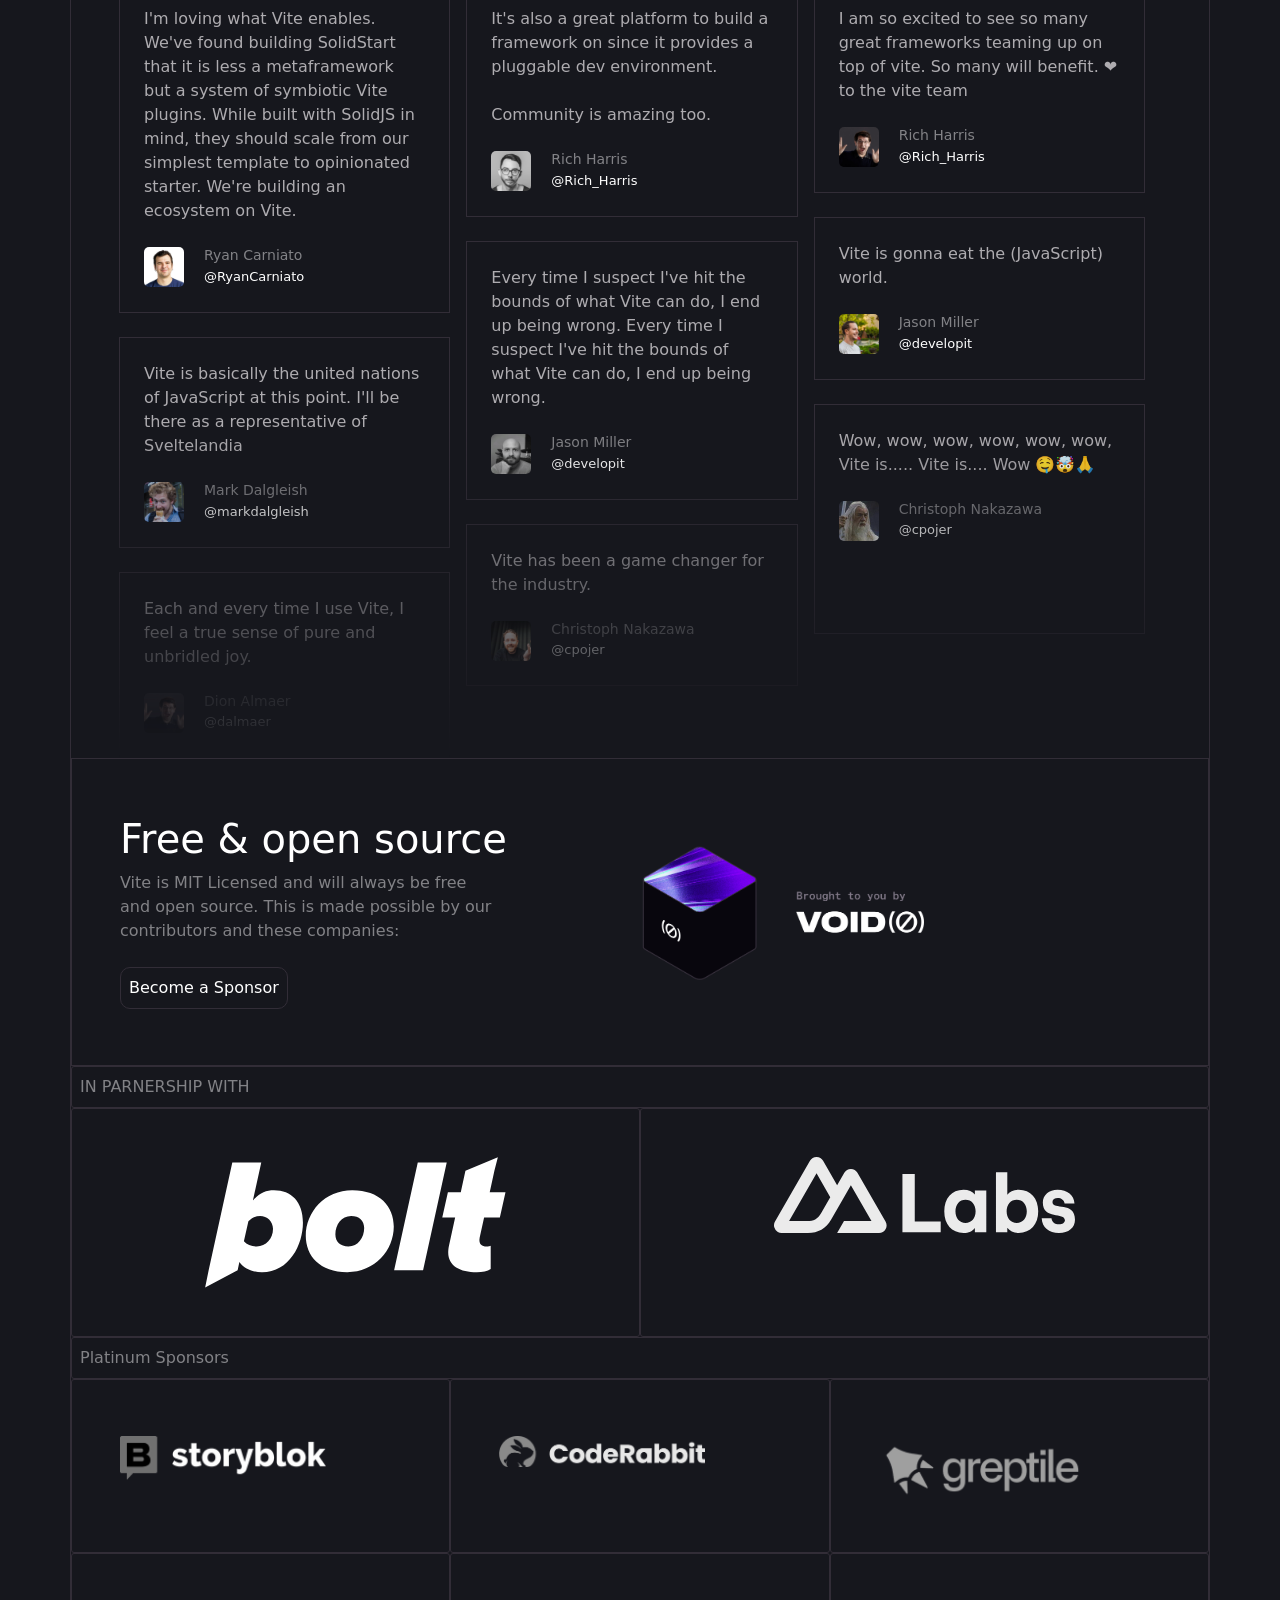
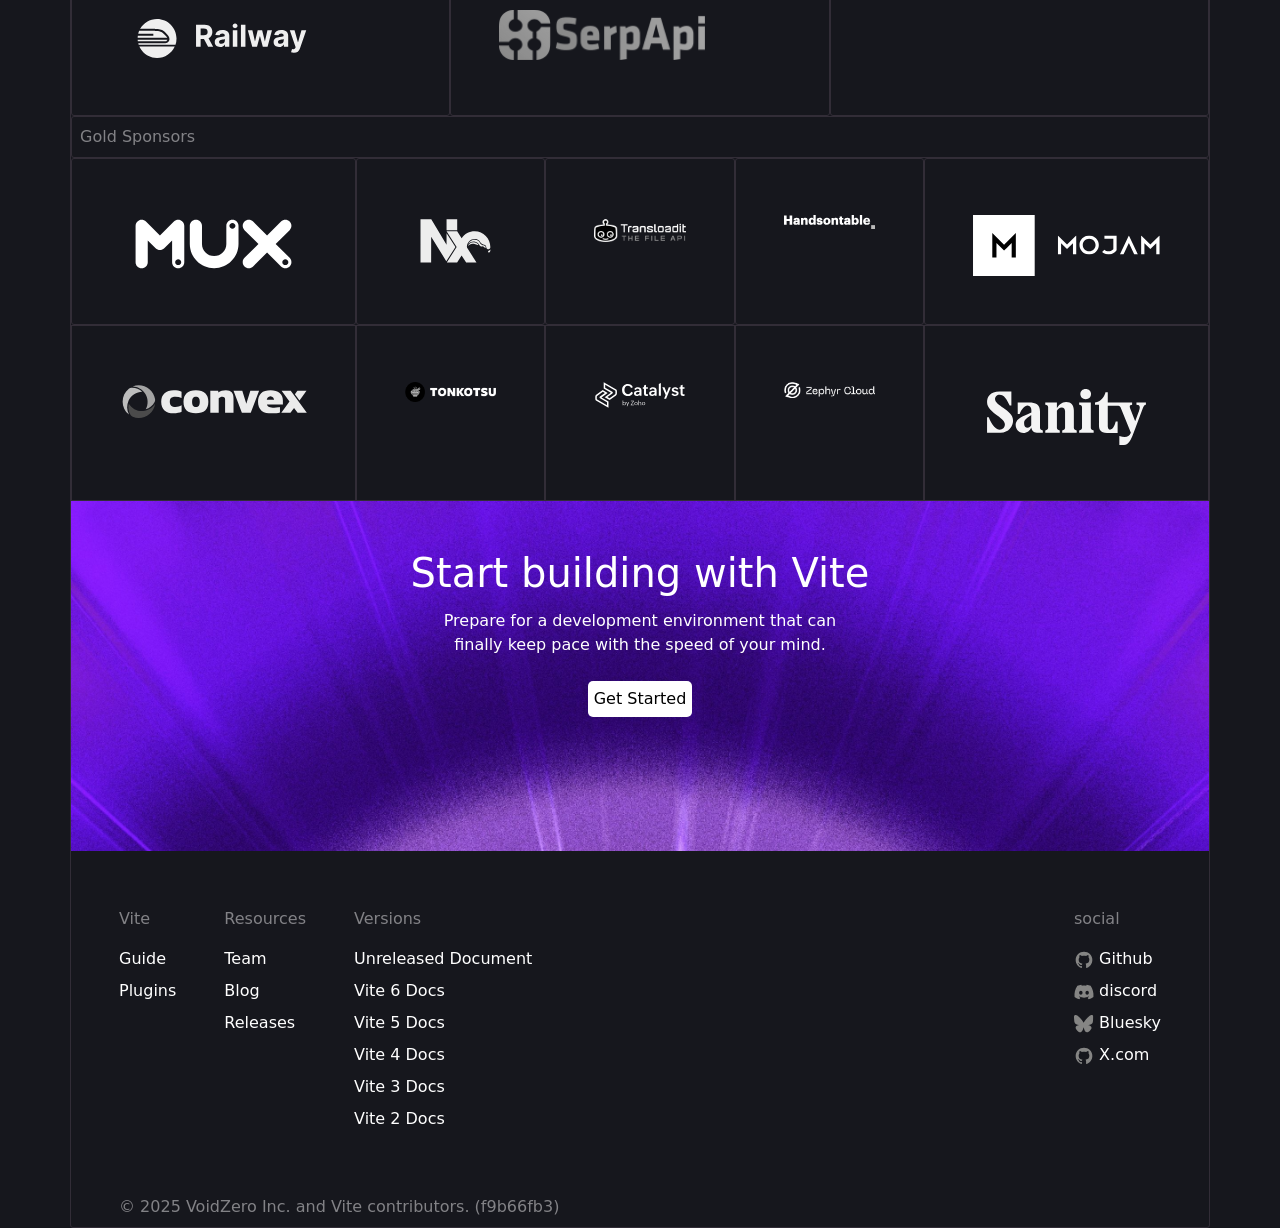
==== commit cd367206: "v12" ====
--- a/index.html
+++ b/index.html
@@ -855,7 +855,6 @@
 
         </div>
 
-        <script src="bootstrap-5.3.8-dist/js/bootstrap.js"></script>
 
 
 
--- a/style.css
+++ b/style.css
@@ -159,16 +159,16 @@
 }
 
 .builder>img{
-    width: 104%;
-    height: 65vh;
+    width: 100%;
+    height: 300px;
     position: absolute;
     top: 20px;
 }
 .builder2{
     width: 80%;
     position: absolute;
-    top: 90px;
-    right: 60px;
+    top: 60px;
+    right: 50px;
 }
 .rename{
     color:#6d6f89;
@@ -287,10 +287,22 @@
 .damnit{
    color: #aeacb0
 }
-.click :hover {
+.click :hover !important{
     background-color: white;
     color: black;
 }
 .scam{
     color: purple;
-}+}
+@media (max-width:320px) {
+.builder>img{
+    width: 100%;
+    height: 150px;
+}
+
+.builder2{
+    top: 40px;
+    right: 30px;
+}
+}
+
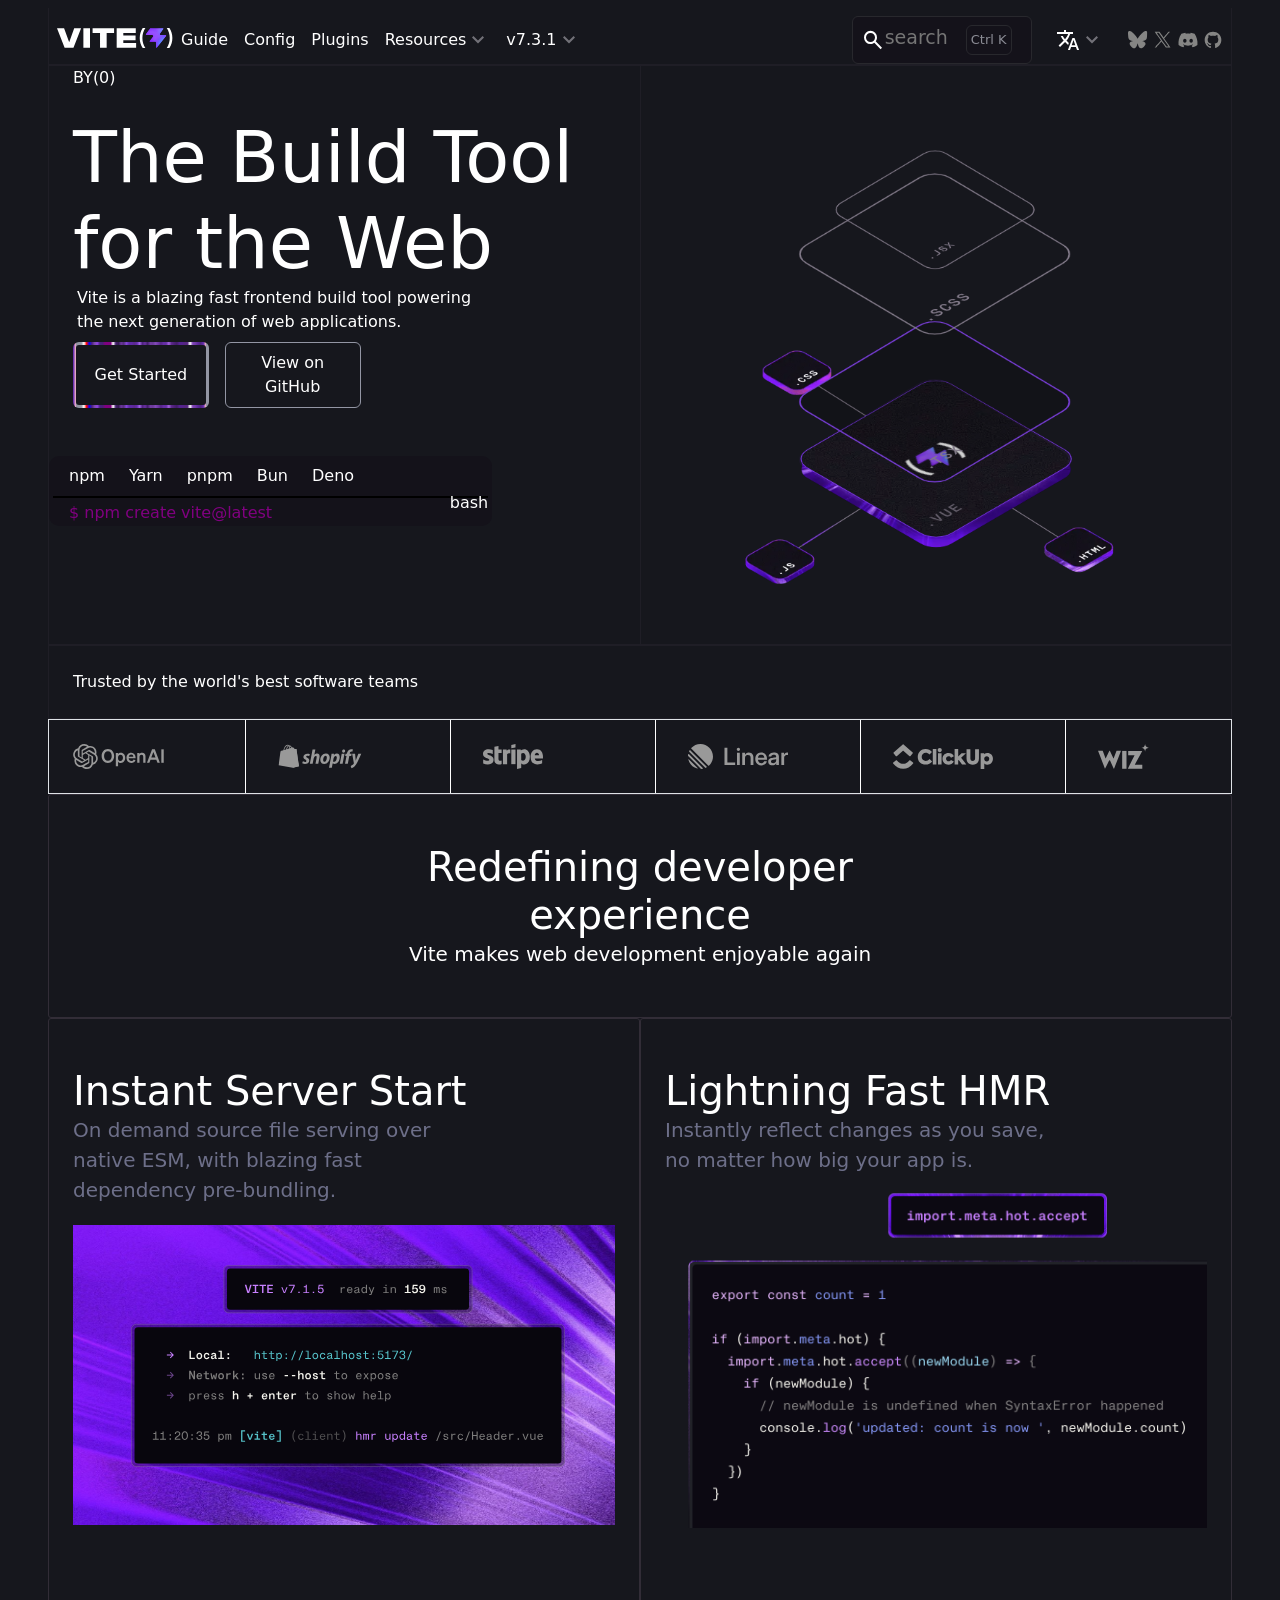
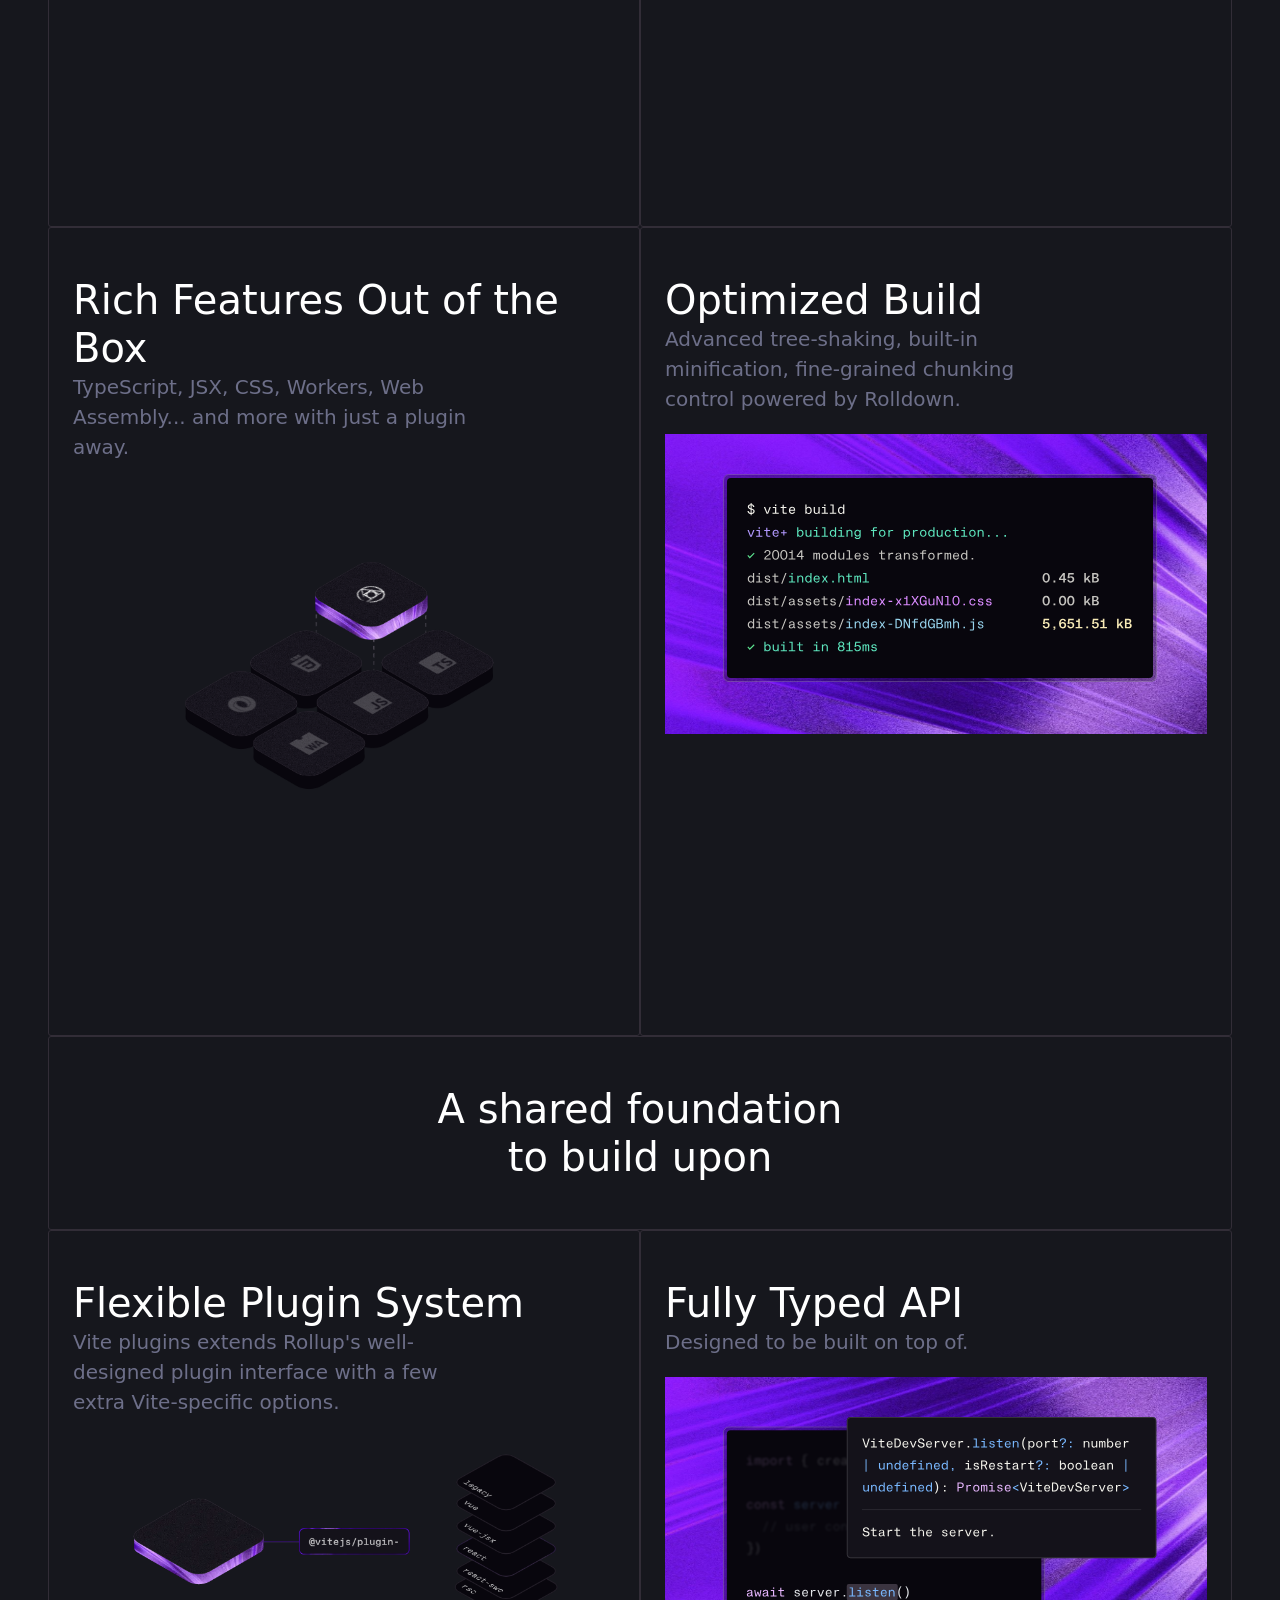
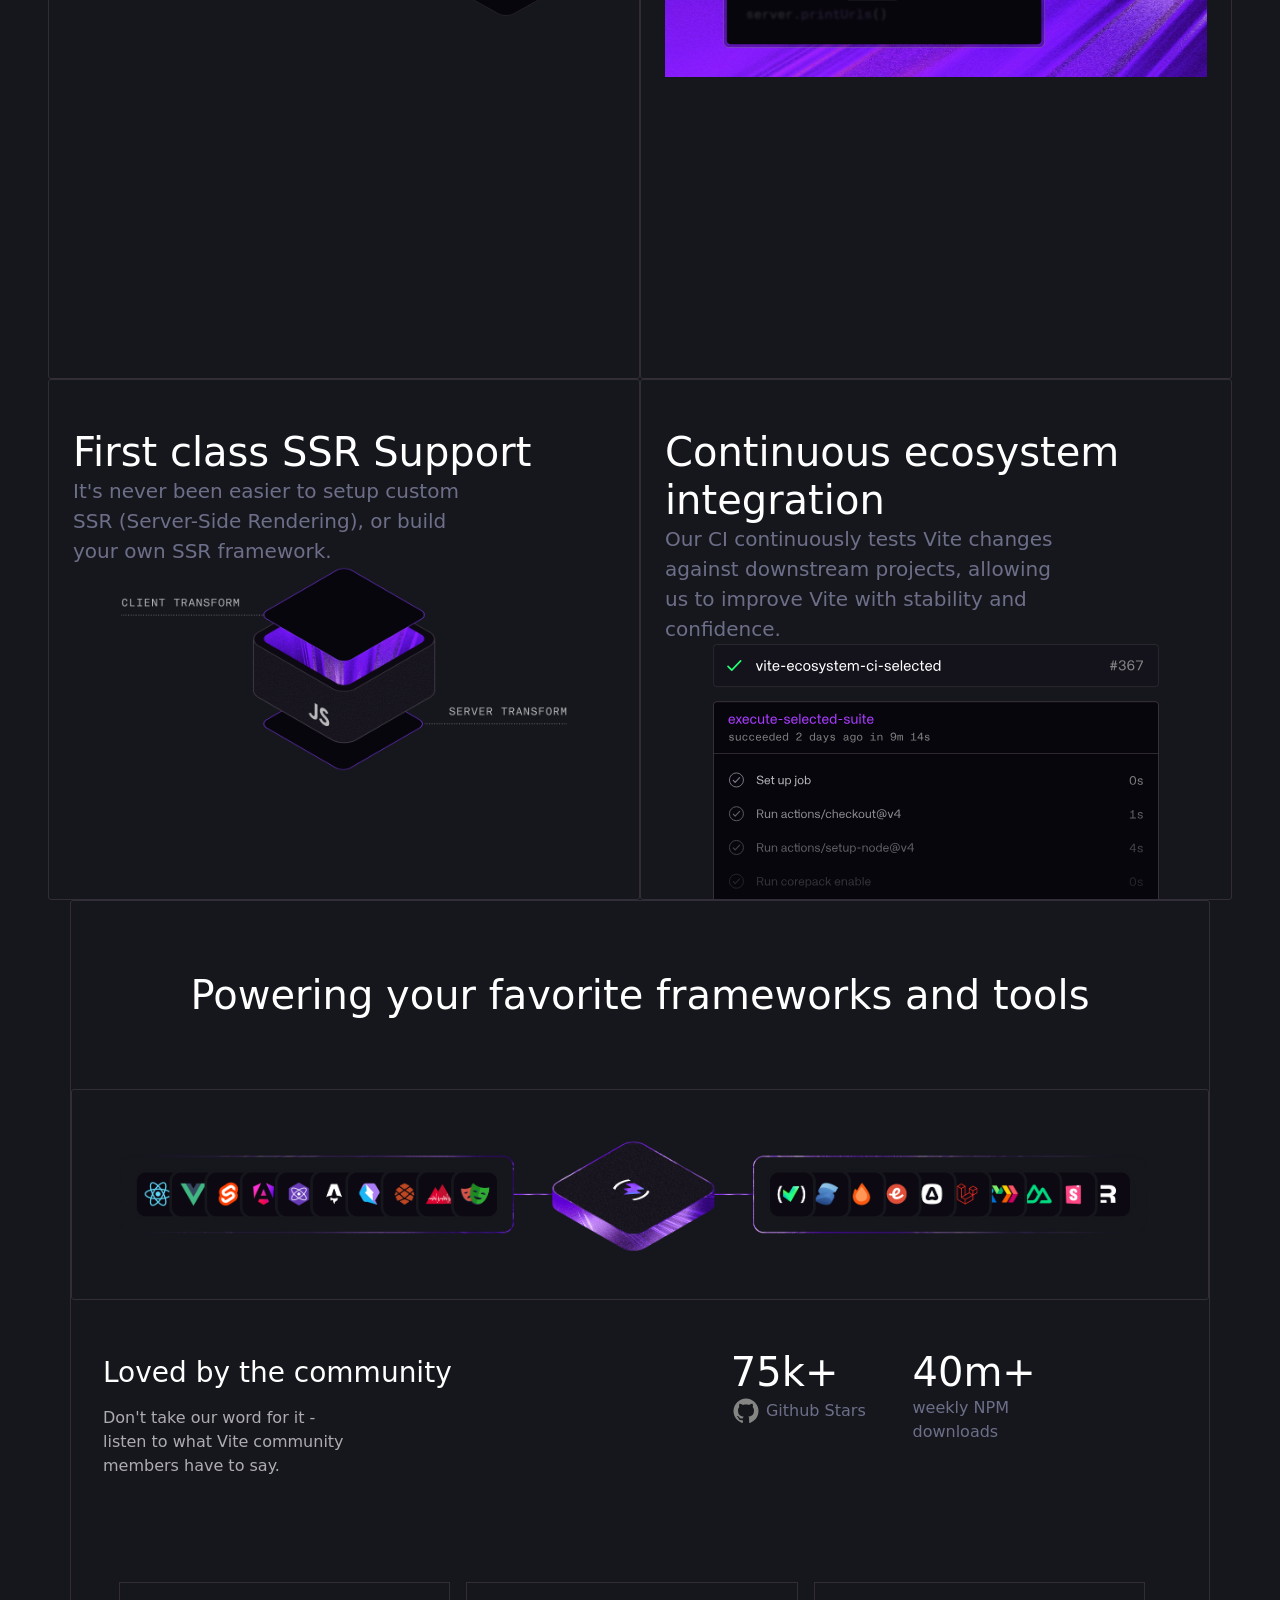
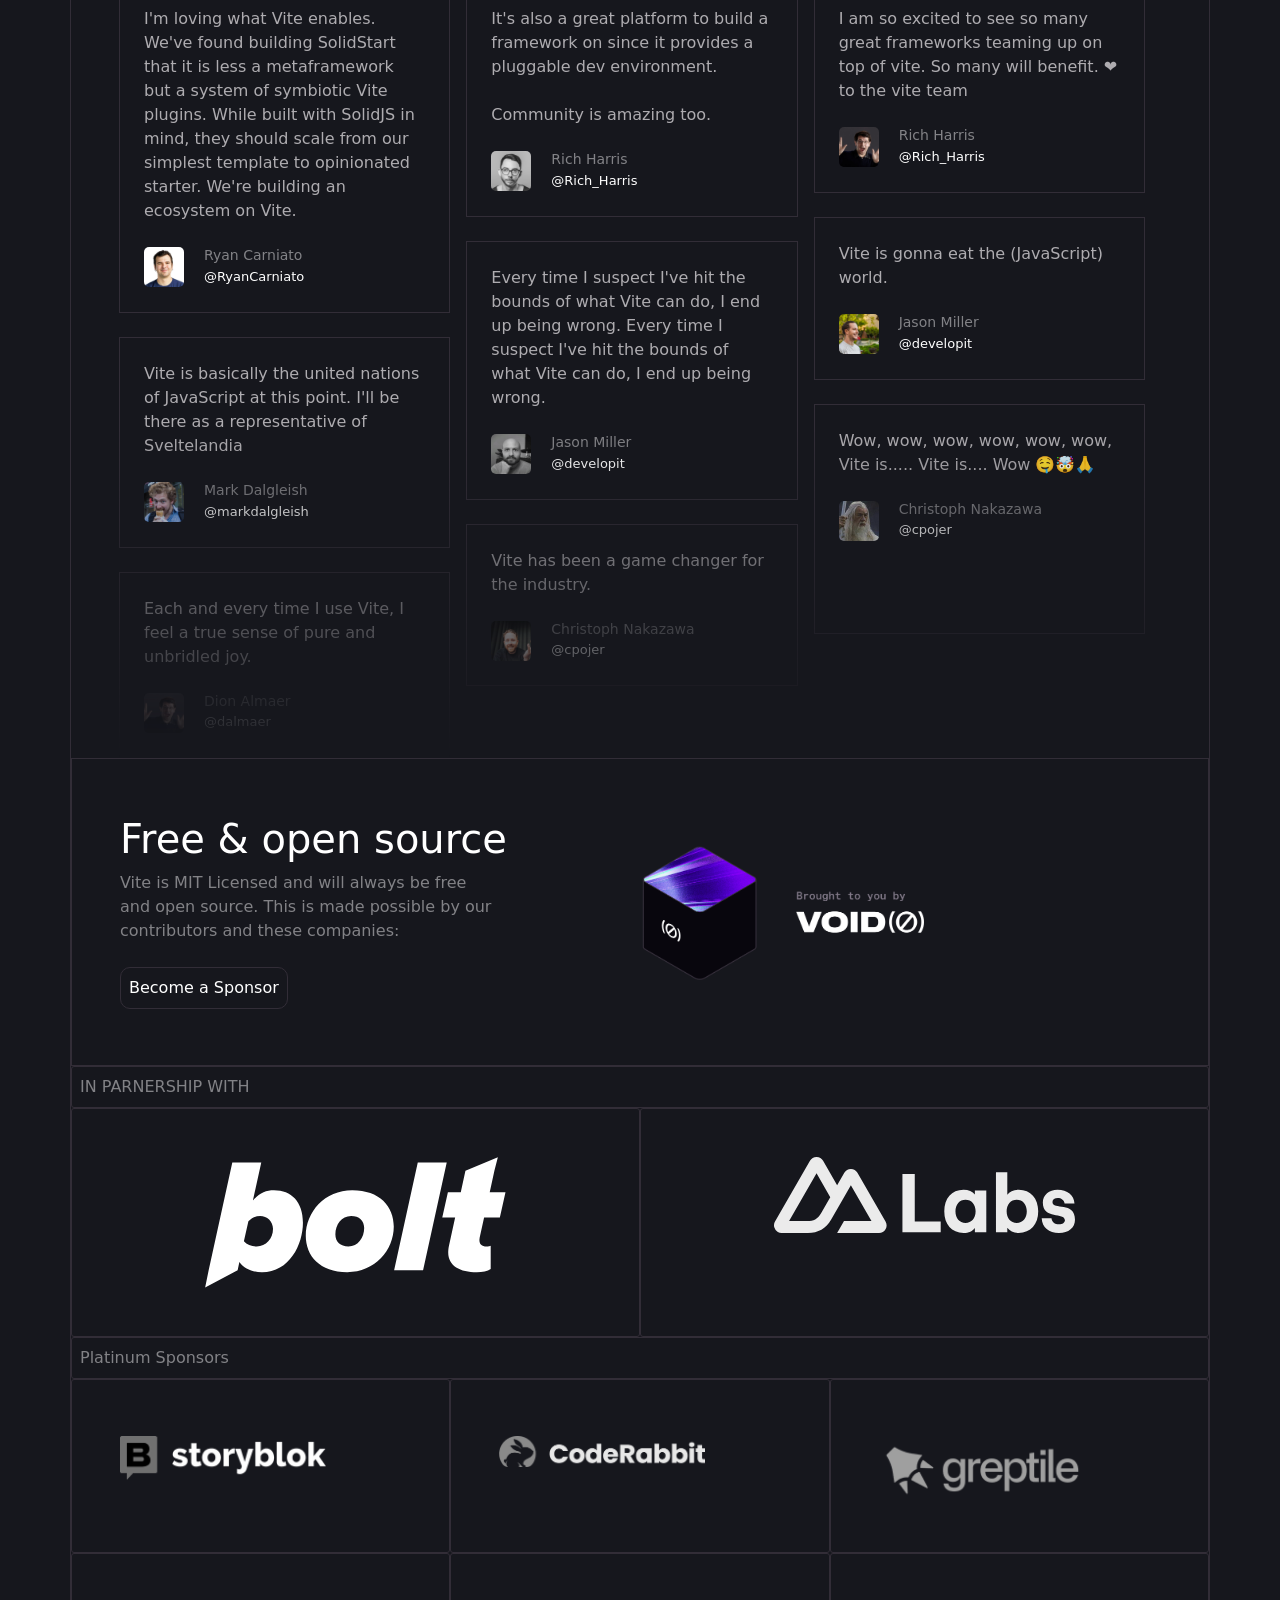
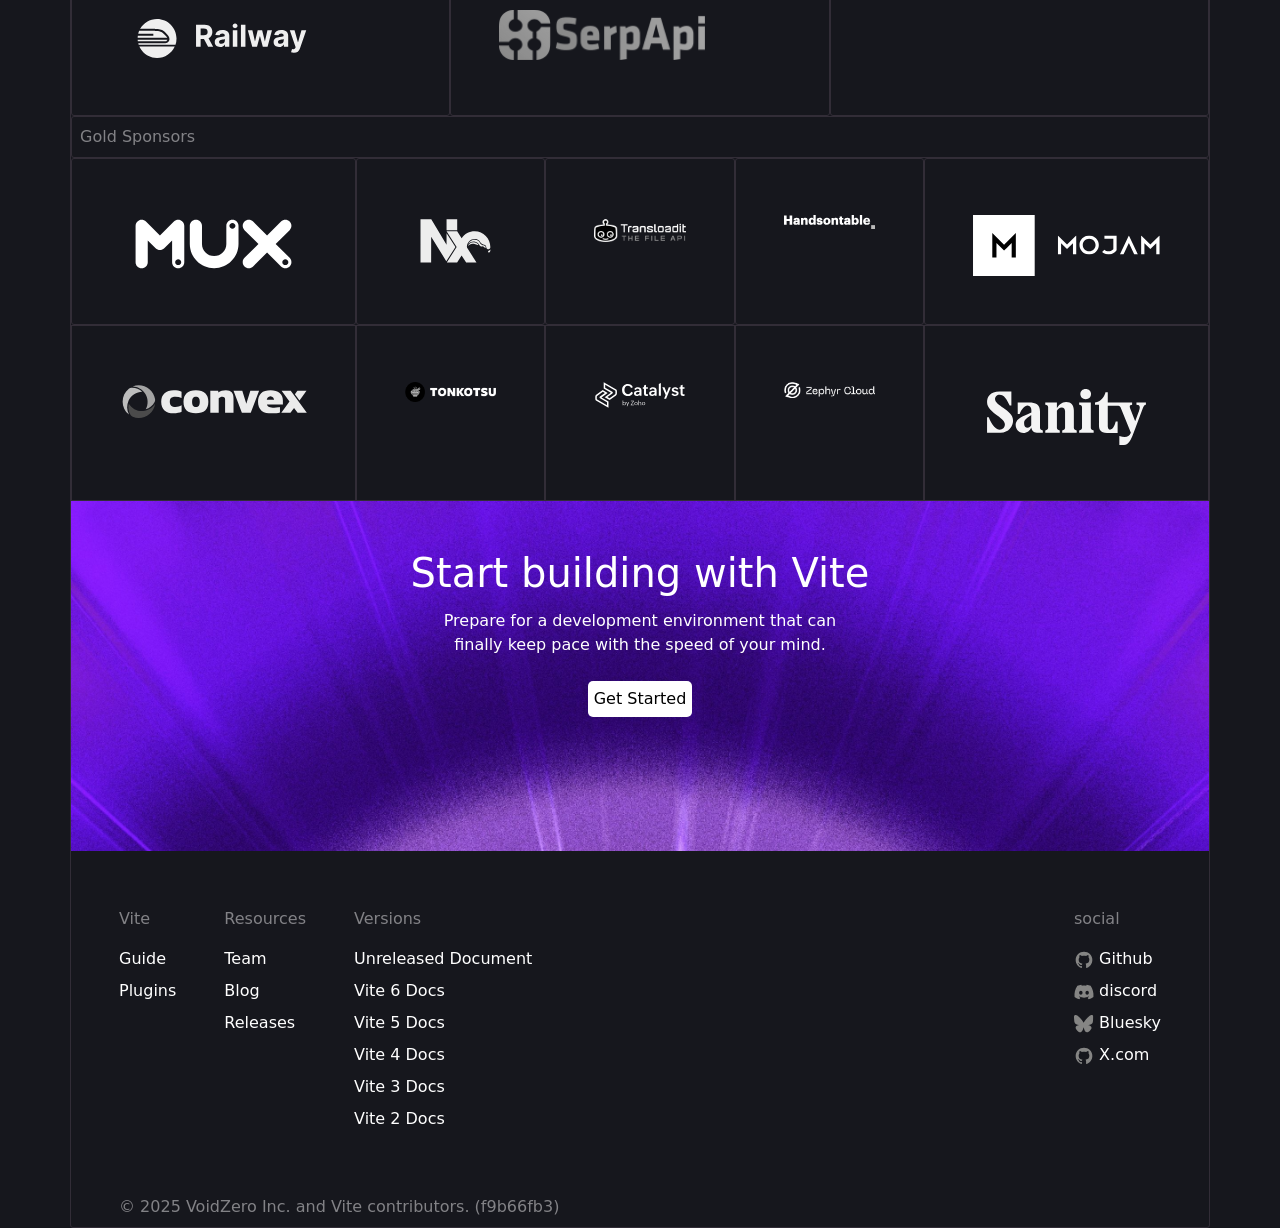
==== commit e2679d9c: "XXX" ====
--- a/index.html
+++ b/index.html
@@ -112,7 +112,7 @@
                 </div>
             </div>
 
-            <div class="d-lg-flex align-items-center gap-4" >
+            <div class="d-lg-flex align-items-center gap-4">
                 <div class="ground3 d-none d-lg-flex p-2 rounded-2">
                     <img src="Media/search_24dp_FFFFFF_FILL0_wght400_GRAD0_opsz24.svg" alt="">
                     <input class="ground border-0 w-50" type="search" name="" id="" placeholder="search">
@@ -193,8 +193,11 @@
                         build tool powering the next generation of web
                         applications.</p>
                     <div class="row mt-2 justify-content-center justify-content-md-start gap-3">
-                        <button class="text-white rounded-2 p-2 col-3" style="background-color: transparent; border: 2px solid transparent !important; background: linear-gradient(#16171d, #16171d)padding-box, linear-gradient(to right, #9396a4, #9396a4, #9396a4, white, red, blue, #4c1f7e, #7a49aa, #9043e2, #4b1d82,#491f75, purple, purple, purple, white, #451d70,#331a4f,#6a359d,#552e7e,#8445d8,#5e29a5,#5e29a5,#5b298e,#632bac,#a365e8,#4e227f,#68309e,#421c6a,#713ca2,#6b3b9a,#814ab7,#6d36a4,#542486,#652ea4,#652ea4,#a362de,#5c298b,#4d2078,#421b68,#54238f,#54238f,#562582,#562582, white,#8043b8,#713ba7, #5a269b, #4f237e,#632aae, pink);">Get Started</button>
-                        <button class="click text-white rounded-2 p-2 col-3" style="background-color: transparent; border: 1px solid #9396a4;">View on GitHub</button>
+                        <button class="text-white rounded-2 p-2 col-3"
+                            style="background-color: transparent; border: 3px solid transparent !important; background: linear-gradient(#16171d, #16171d)padding-box, linear-gradient(to right, #9396a4, #9396a4, #9396a4, white, red, blue, #4c1f7e, #7a49aa, #9043e2, #4b1d82,#491f75, purple, purple, purple, white, #451d70,#331a4f,#6a359d,#552e7e,#8445d8,#5e29a5,#5e29a5,#5b298e,#632bac,#a365e8,#4e227f,#68309e,#421c6a,#713ca2,#6b3b9a,#814ab7,#6d36a4,#542486,#652ea4,#652ea4,#a362de,#5c298b,#4d2078,#421b68,#54238f,#54238f,#562582,#562582, white,#8043b8,#713ba7, #5a269b, #4f237e,#632aae, pink);">Get
+                            Started</button>
+                        <button class="click text-white rounded-2 p-2 col-3"
+                            style="background-color: transparent; border: 1px solid #9396a4;">View on GitHub</button>
                     </div>
                 </div>
 
@@ -222,10 +225,11 @@
     </main>
 
     <div class=" px-3 px-lg-5">
-        
-        <p class="text-white fs-6 p-4" style="width: 100%; border: 1px solid #1f1e26;">Trusted by the world's best software
+
+        <p class="text-white fs-6 p-4" style="width: 100%; border: 1px solid #1f1e26;">Trusted by the world's best
+            software
             teams</p>
-       
+
 
         <div class="through d-flex d-xl-none gap-5 border " style="overflow: hidden !important;">
             <div class="p-4  ">
@@ -347,7 +351,7 @@
             <div class="p-4 col-2 ">
                 <img class="" src="Media/wiz.svg" alt="">
             </div>
-        </div>        
+        </div>
         <div class="naming ">
             <h1 class="text-white text-center px-3 mx-auto w-50 mt-5">Redefining developer experience</h1>
             <p class="text-white text-center px-3 fs-5 mx-auto w-50 mb-5">Vite makes web development enjoyable again</p>
@@ -433,14 +437,14 @@
 
 
 
-    
+
     <div class="naming container-xl mx-auto ">
         <div class="checkme container-xxl text-white text-center px-lg-5 mx-auto m-5 fs-1 py-3">Powering your favorite
             frameworks and tools</div>
         <div class="d-md-none d-flex px-lg-5 justify-content-center naming py-5">
             <img width="100% d-flex justify-content-center" src="Media/vite-frameworks-mobile.DUw9NoVz.png" alt="">
         </div>
-    
+
         <div class="d-none px-lg-5 d-md-flex justify-content-center naming py-5">
             <img class="" width="100%" src="Media/vite-frameworks.BUIm9W5J.png" alt="">
         </div>
@@ -646,7 +650,8 @@
         <div class="naming1 container-xxl py-2 row">
             <div class="col-md-6 col-lg-6 ">
                 <h4 class="text-white ps-5 pt-5 fs-1 w-100 md-5">Free & open source</h4>
-                <p class="binary w-75 ps-5 pt-2 pb-2">Vite is MIT Licensed and will always be free and open source. This is made
+                <p class="binary w-75 ps-5 pt-2 pb-2">Vite is MIT Licensed and will always be free and open source. This
+                    is made
                     possible
                     by
                     our contributors and these companies:</p>
@@ -769,54 +774,54 @@
                 <div class="d-lg-flex gap-5">
                     <div class="">
                         <p class="binary mb-3">Vite</p>
-                       <div class="gap-2 text-white d-grid">
-                         <a class="text-decoration-none text-white" href="">
-                            <p>Guide</p>
-                        </a>
-                        <a class="text-decoration-none text-white" href="">
-                            <p>Plugins</p>
-                        </a>
-                       </div>
+                        <div class="gap-2 text-white d-grid">
+                            <a class="text-decoration-none text-white" href="">
+                                <p>Guide</p>
+                            </a>
+                            <a class="text-decoration-none text-white" href="">
+                                <p>Plugins</p>
+                            </a>
+                        </div>
                     </div>
 
                     <div class="">
                         <p class="binary mb-3">Resources</p>
-                       <div class="text-white d-grid gap-2">
-                         <a class="text-decoration-none text-white" href="">
-                            <p>Team</p>
-                        </a>
-                        <a class="text-decoration-none text-white" href="">
-                            <p>Blog</p>
-                        </a>
-                        <a class="text-decoration-none text-white" href="">
-                            <p>Releases</p>
-                        </a>
-                       </div>
+                        <div class="text-white d-grid gap-2">
+                            <a class="text-decoration-none text-white" href="">
+                                <p>Team</p>
+                            </a>
+                            <a class="text-decoration-none text-white" href="">
+                                <p>Blog</p>
+                            </a>
+                            <a class="text-decoration-none text-white" href="">
+                                <p>Releases</p>
+                            </a>
+                        </div>
                     </div>
 
                     <div class="">
                         <p class="binary mb-3">Versions</p>
                         <div class="d-grid gap-2 text-white">
                             <a class="text-decoration-none text-white" href="">
-                            <p>Unreleased Document</p>
-                        </a>
-                        <a class="text-decoration-none text-white" href="">
-                            <p>Vite 6 Docs</p>
-                        </a>
-                        <a class="text-decoration-none text-white" href="">
-                            <p>Vite 5 Docs</p>
-                        </a>
-                        <a class="text-decoration-none text-white" href="">
-                            <p>Vite 4 Docs</p>
-                        </a>
-                        <a class="text-decoration-none text-white" href="">
-                            <p>Vite 3 Docs</p>
-                        </a>
-                        <a class="text-decoration-none text-white" href="">
-                            <p>Vite 2 Docs</p>
-                        </a>
-                        </div>
-                        
+                                <p>Unreleased Document</p>
+                            </a>
+                            <a class="text-decoration-none text-white" href="">
+                                <p>Vite 6 Docs</p>
+                            </a>
+                            <a class="text-decoration-none text-white" href="">
+                                <p>Vite 5 Docs</p>
+                            </a>
+                            <a class="text-decoration-none text-white" href="">
+                                <p>Vite 4 Docs</p>
+                            </a>
+                            <a class="text-decoration-none text-white" href="">
+                                <p>Vite 3 Docs</p>
+                            </a>
+                            <a class="text-decoration-none text-white" href="">
+                                <p>Vite 2 Docs</p>
+                            </a>
+                        </div>
+
                     </div>
                 </div>
 
@@ -824,25 +829,25 @@
                     <p class="binary mb-3">social</p>
                     <div class="text-white d-grid gap-2">
                         <a class="text-decoration-none text-white" href="">
-                        <p><img height="20px" src="Media/download (3).svg" alt="">
-                            <span>Github</span>
-                        </p>
-                    </a>
-                    <a class="text-decoration-none text-white" href="">
-                        <p><img height="20px" src="Media/download (6).svg" alt="">
-                            <span>discord</span>
-                        </p>
-                    </a>
-                    <a class="text-decoration-none text-white" href="">
-                        <p><img height="20px" src="Media/download (7).svg" alt="">
-                            <span>Bluesky</span>
-                        </p>
-                    </a>
-                    <a class="text-decoration-none text-white" href="">
-                        <p><img height="20px" src="Media/download (3).svg" alt="">
-                            <span>X.com</span>
-                        </p>
-                    </a>
+                            <p><img height="20px" src="Media/download (3).svg" alt="">
+                                <span>Github</span>
+                            </p>
+                        </a>
+                        <a class="text-decoration-none text-white" href="">
+                            <p><img height="20px" src="Media/download (6).svg" alt="">
+                                <span>discord</span>
+                            </p>
+                        </a>
+                        <a class="text-decoration-none text-white" href="">
+                            <p><img height="20px" src="Media/download (7).svg" alt="">
+                                <span>Bluesky</span>
+                            </p>
+                        </a>
+                        <a class="text-decoration-none text-white" href="">
+                            <p><img height="20px" src="Media/download (3).svg" alt="">
+                                <span>X.com</span>
+                            </p>
+                        </a>
                     </div>
                 </div>
 
--- a/style.css
+++ b/style.css
@@ -287,7 +287,7 @@
 .damnit{
    color: #aeacb0
 }
-.click :hover !important{
+.click :hover {
     background-color: white;
     color: black;
 }
